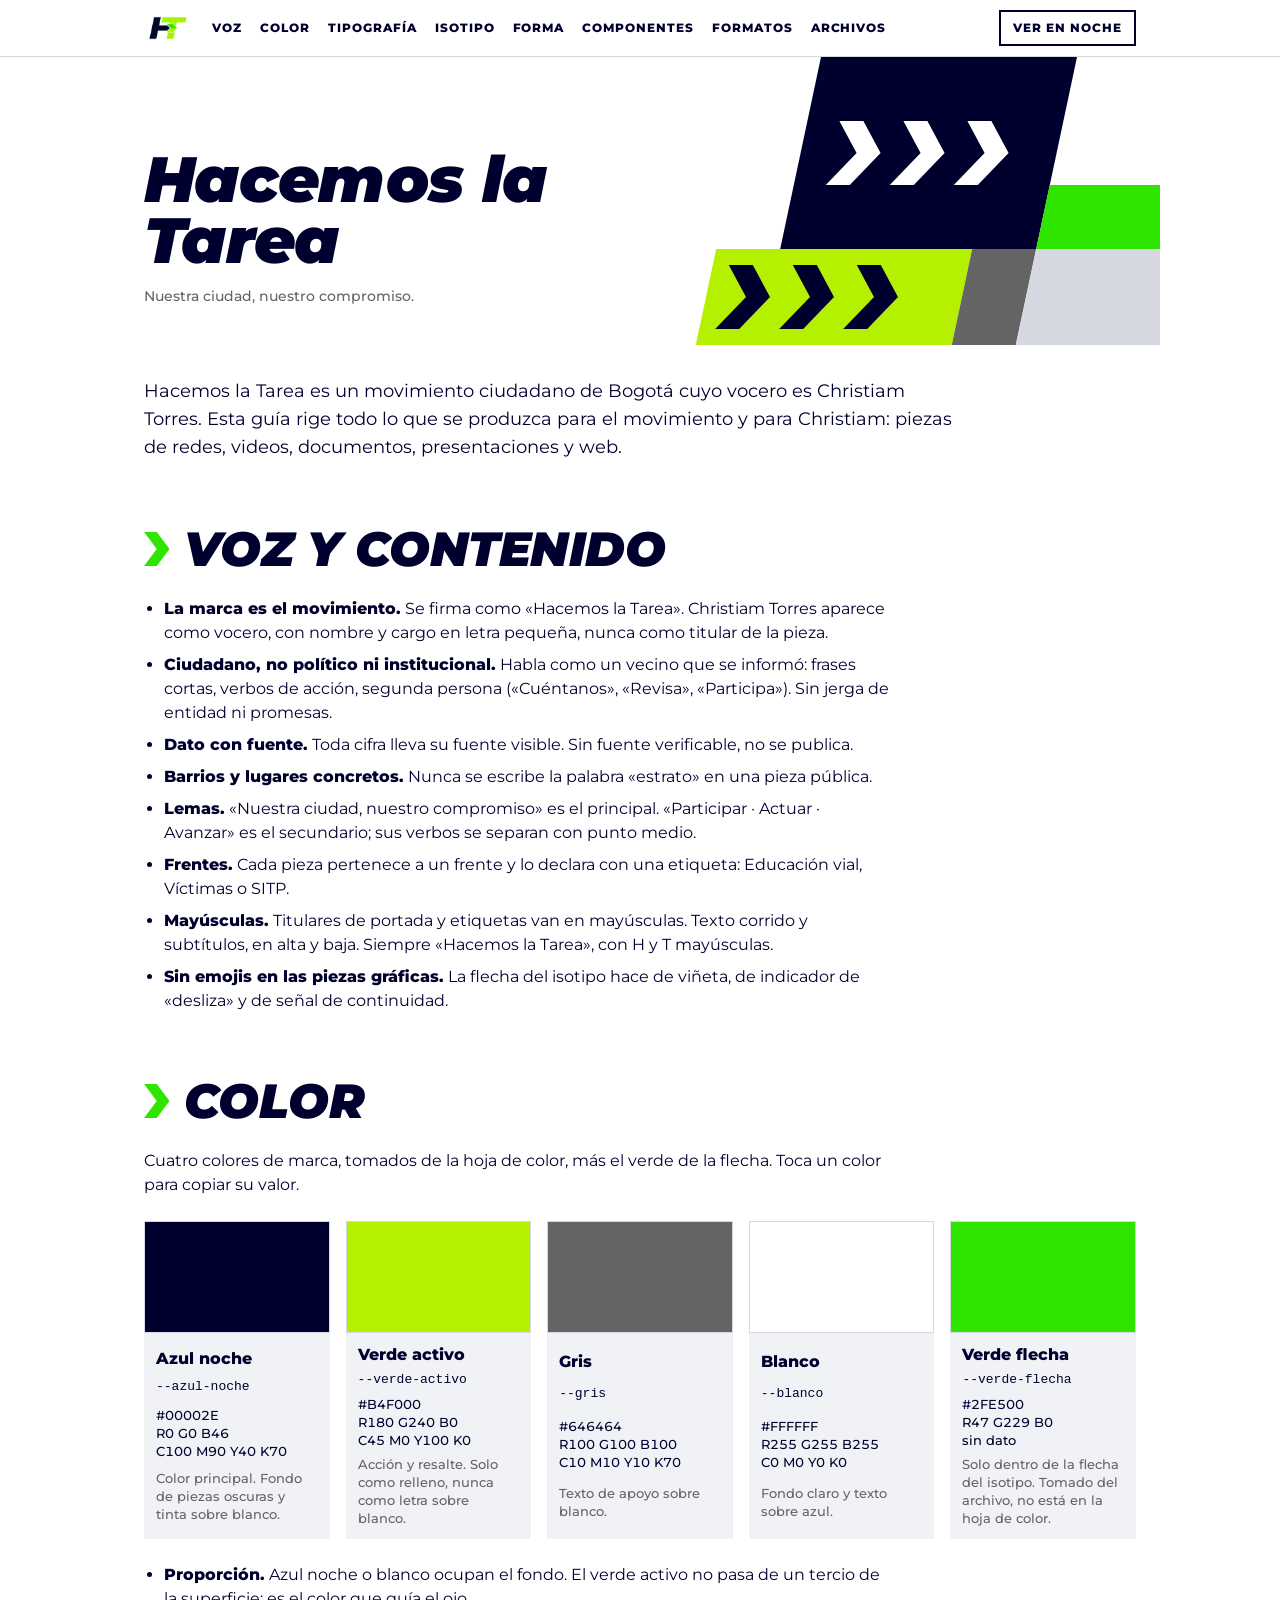
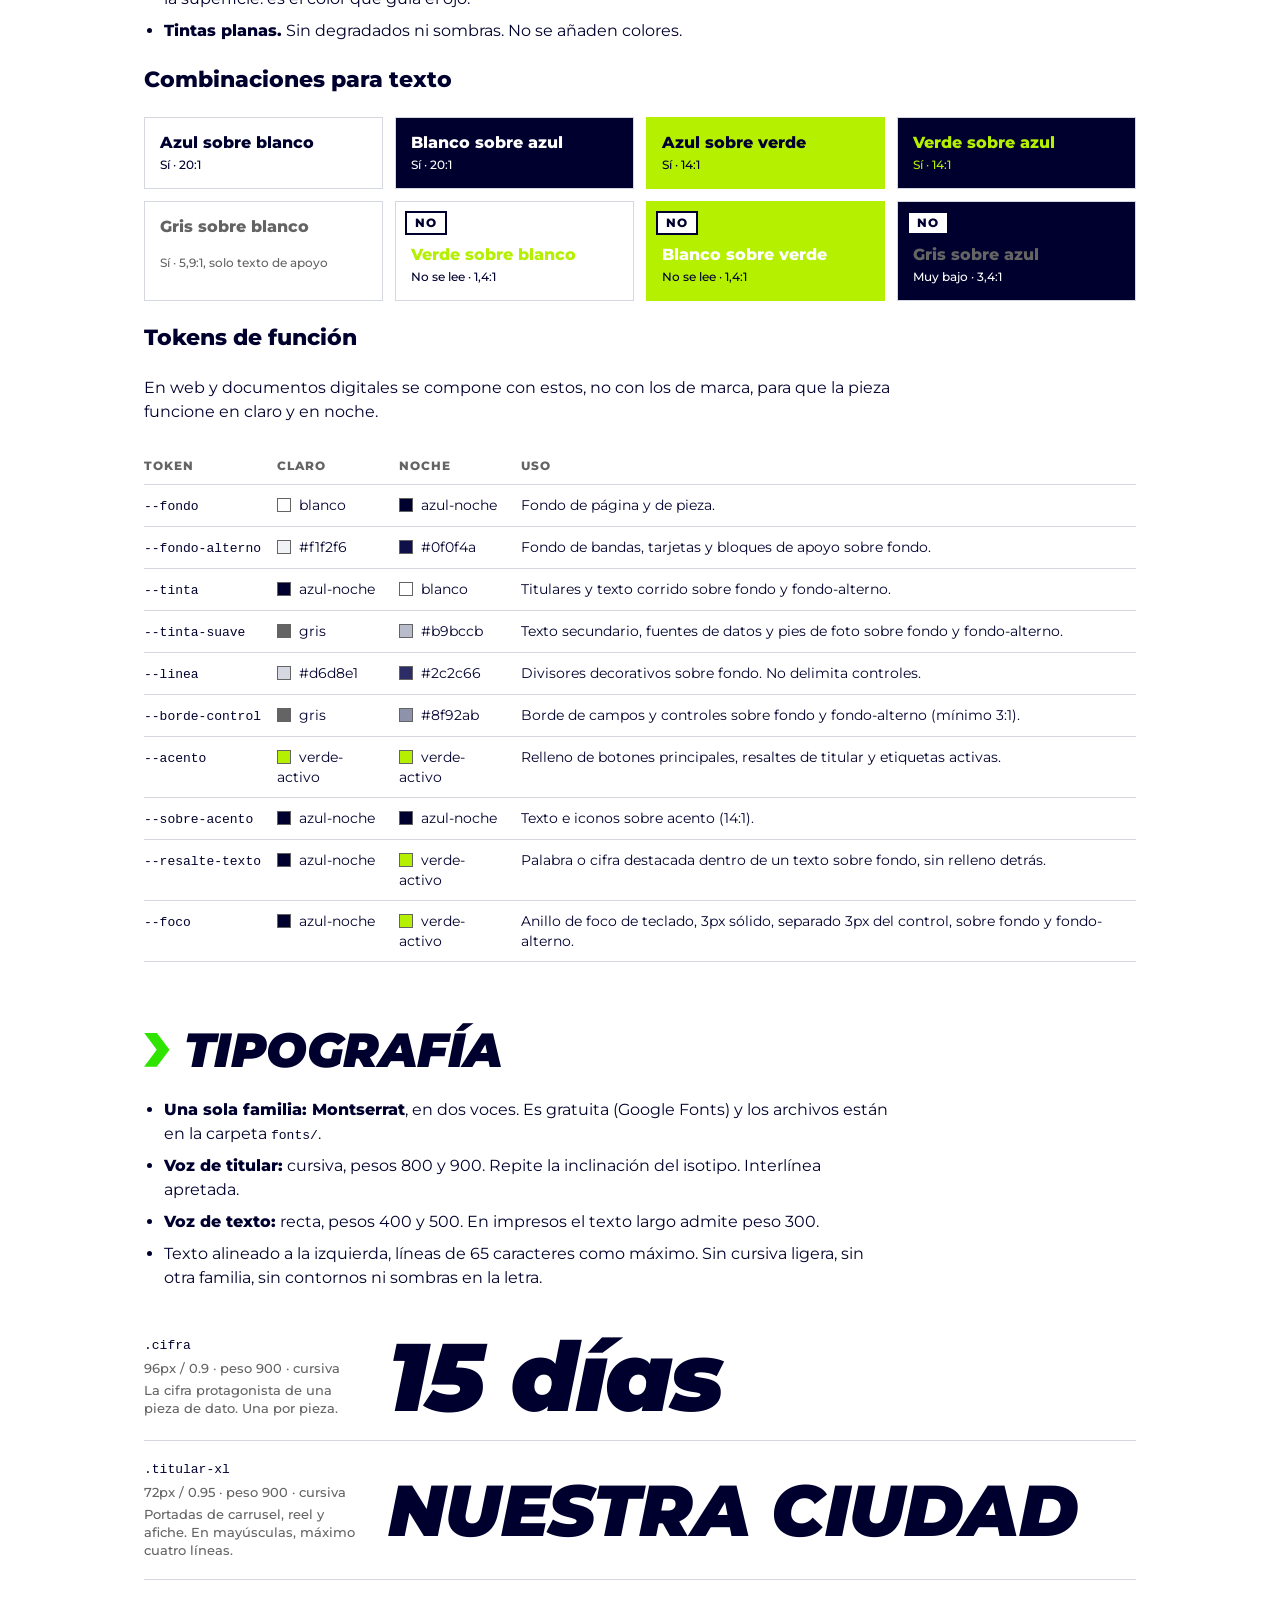
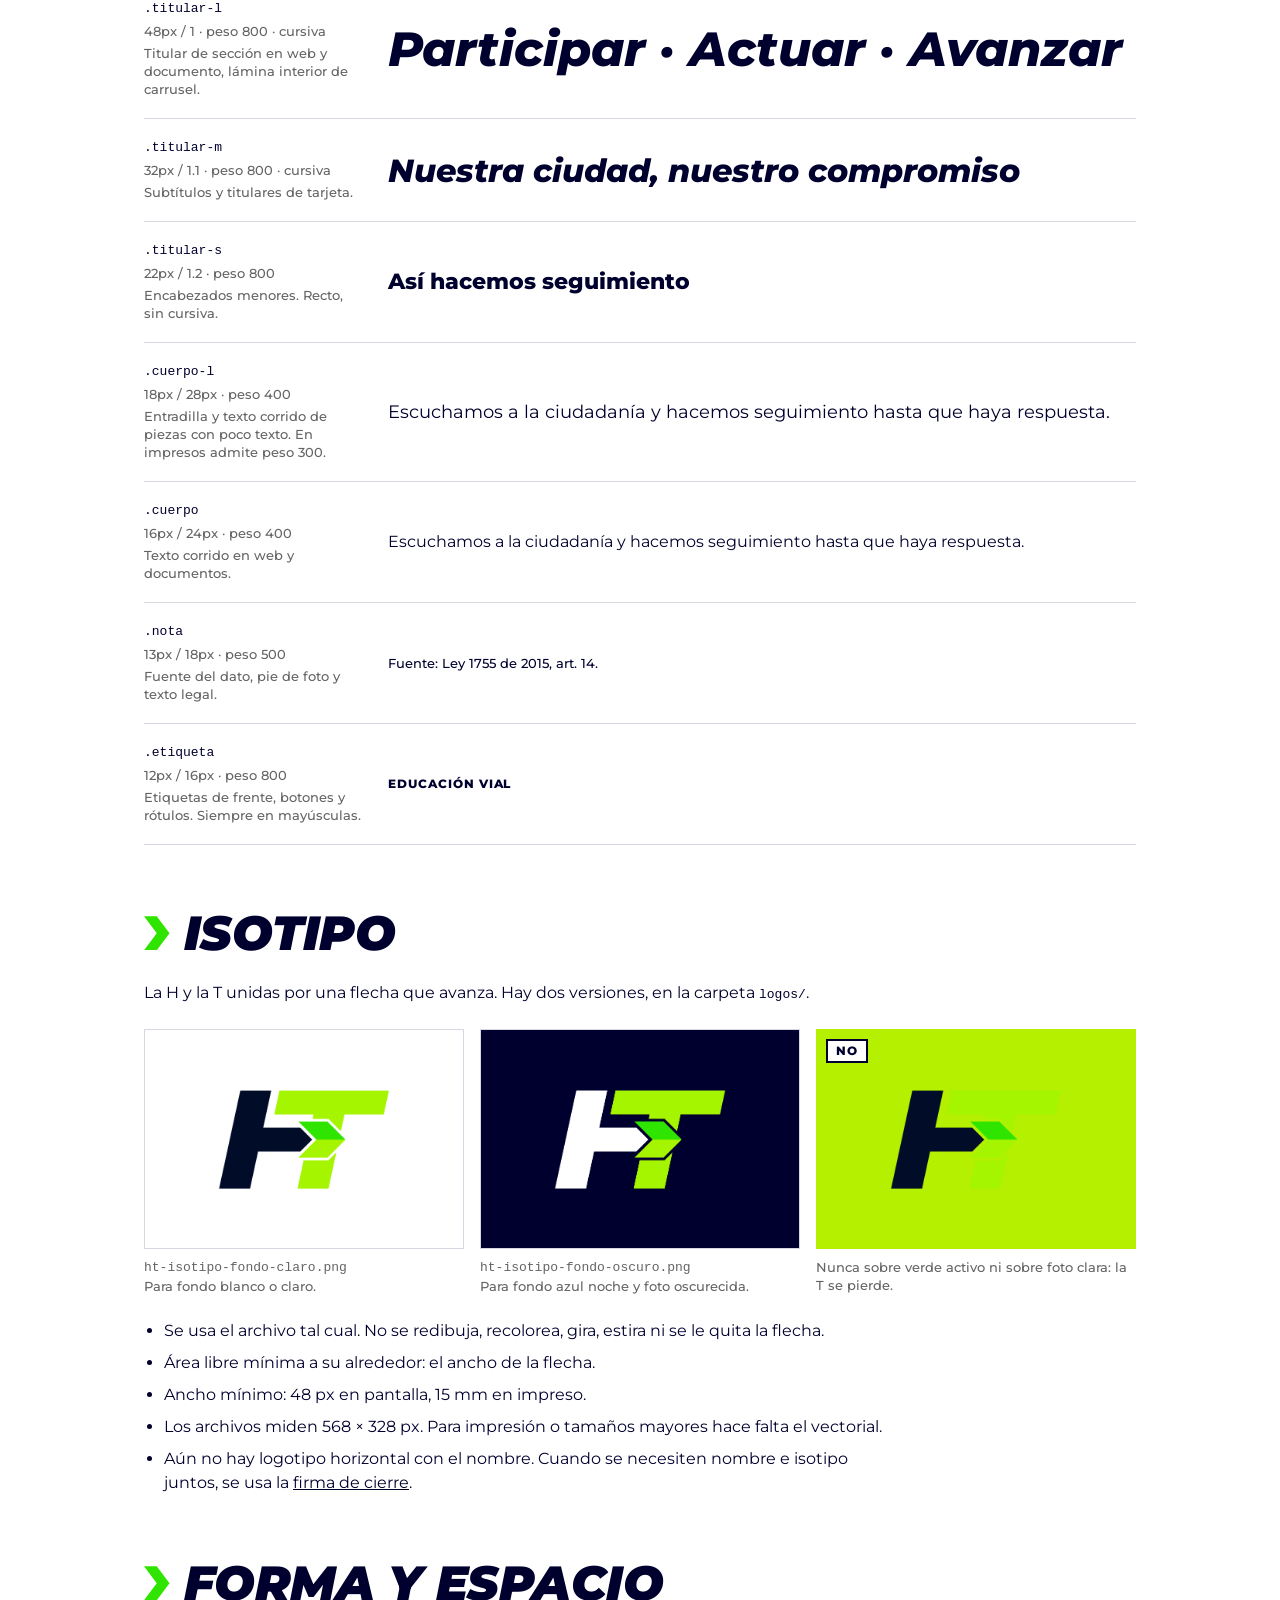
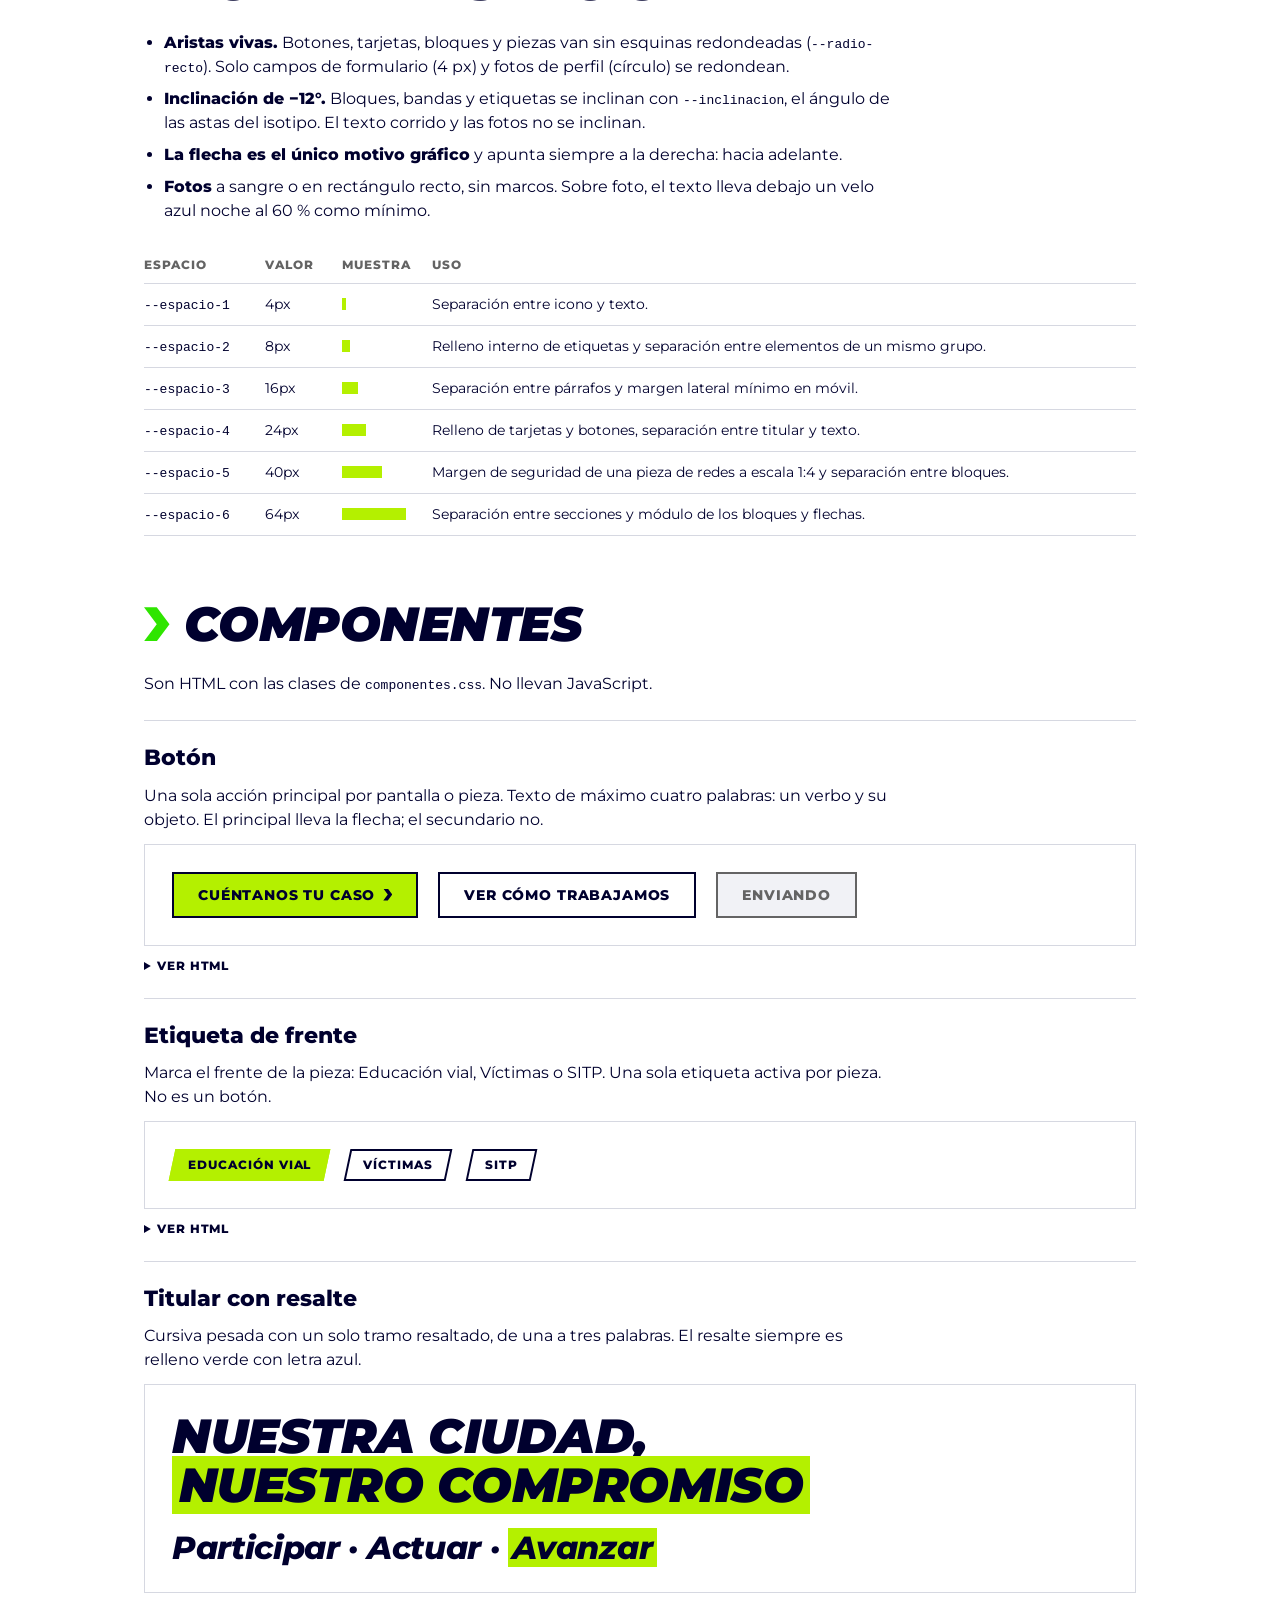
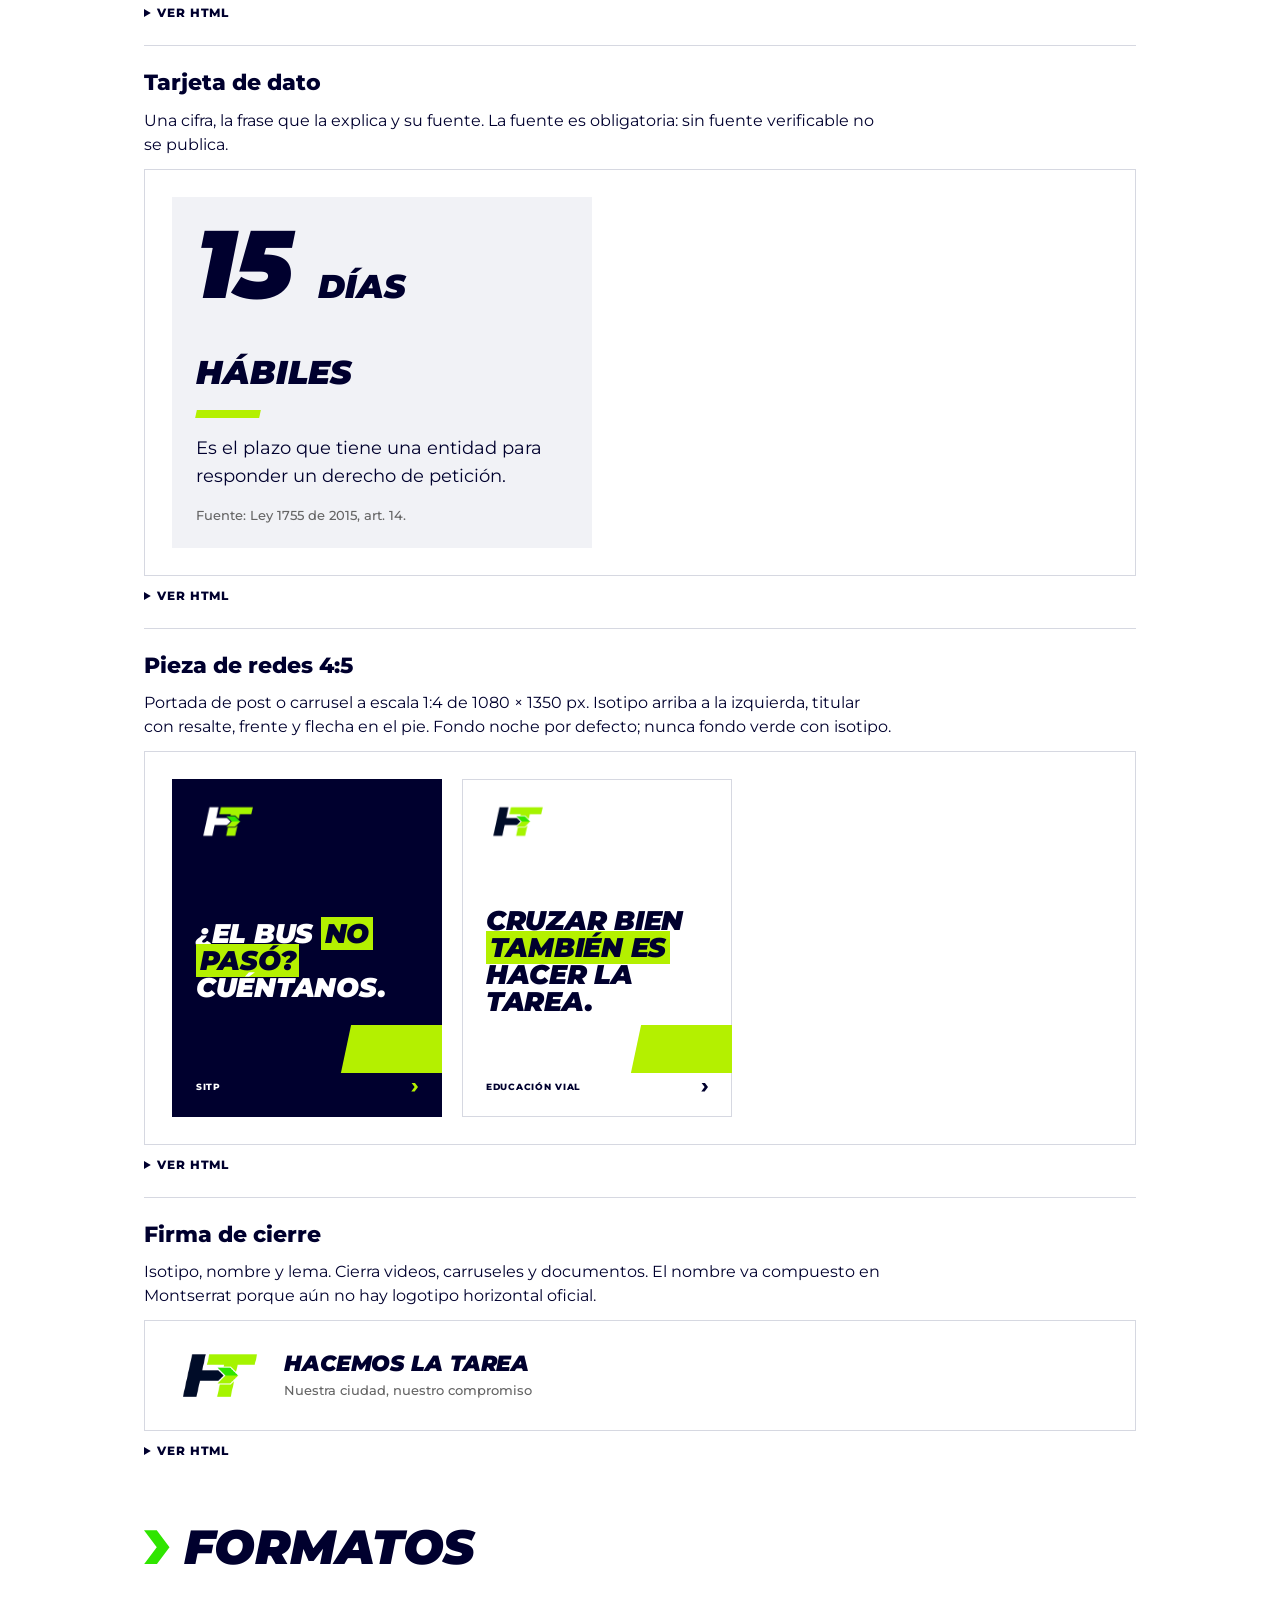
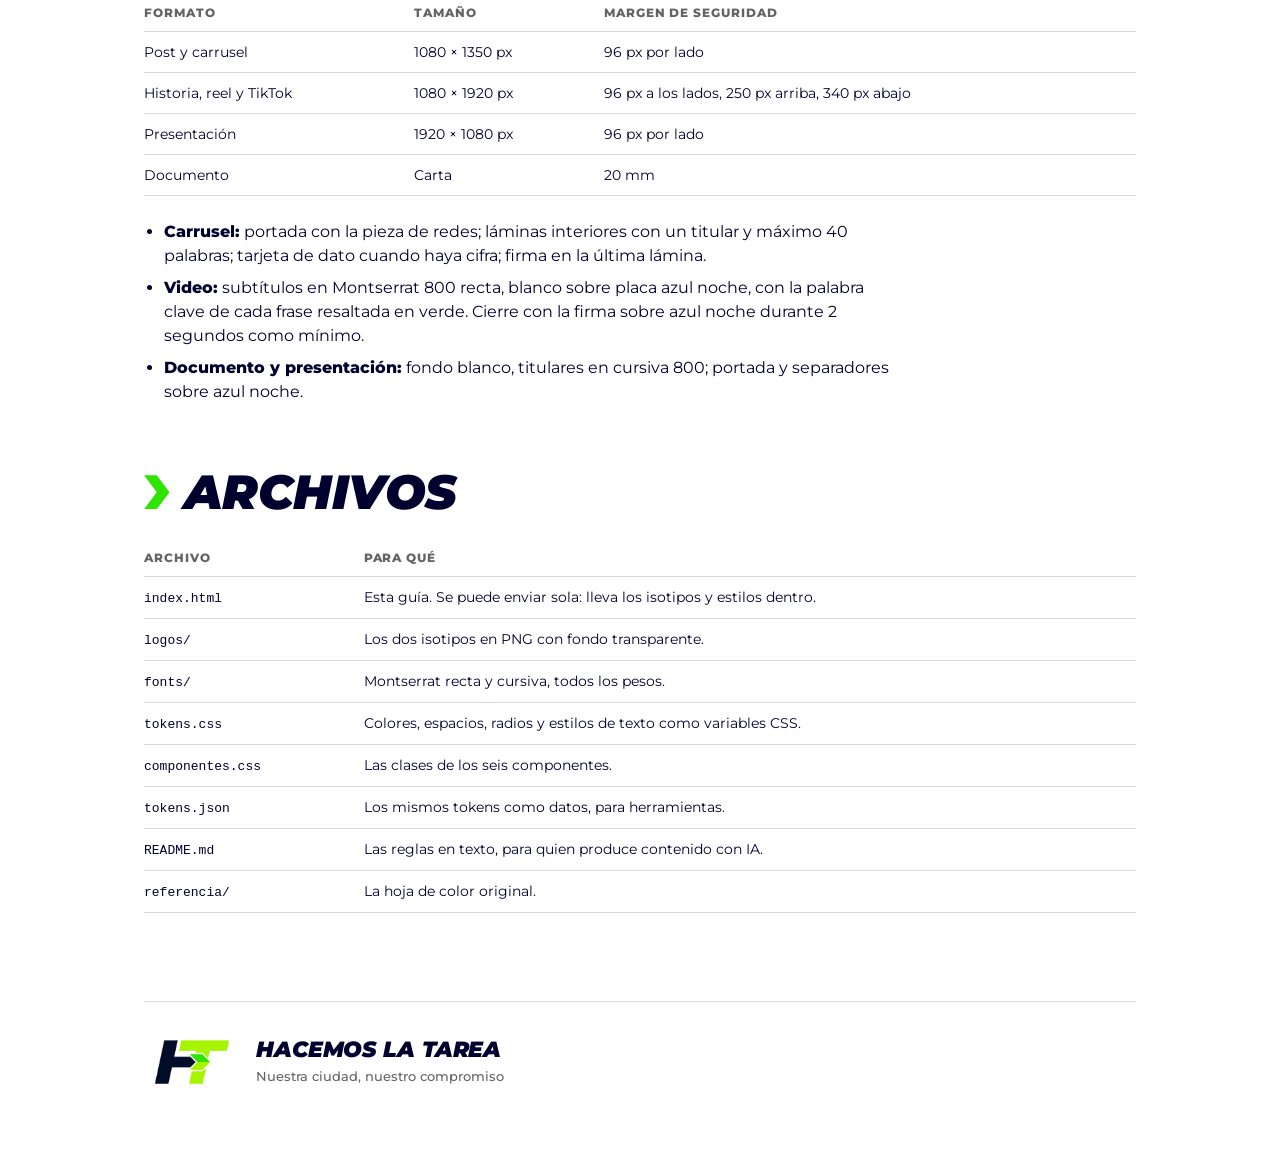
==== index.html @ 8b47ce79 "Sistema de diseño de Hacemos la Tarea: guía, tokens, componentes, isotipos y tipografía Co-Authored-" ====
<!doctype html>
<html lang="es" data-theme="claro">
<head>
<meta charset="utf-8">
<meta name="viewport" content="width=device-width, initial-scale=1">
<title>Hacemos la Tarea · Sistema de diseño</title>
<link rel="preconnect" href="https://fonts.googleapis.com">
<link rel="stylesheet" href="https://fonts.googleapis.com/css2?family=Montserrat:ital,wght@0,300..900;1,300..900&display=swap">
<style>
/* ===== tokens ===== */
:root, [data-theme="claro"] {
  --azul-noche: #00002e;
  --verde-activo: #b4f000;
  --verde-flecha: #2fe500;
  --gris: #646464;
  --blanco: #ffffff;
  --fondo: var(--blanco);
  --fondo-alterno: #f1f2f6;
  --tinta: var(--azul-noche);
  --tinta-suave: var(--gris);
  --linea: #d6d8e1;
  --borde-control: var(--gris);
  --acento: var(--verde-activo);
  --sobre-acento: var(--azul-noche);
  --resalte-texto: var(--azul-noche);
  --foco: var(--azul-noche);
}
[data-theme="noche"] {
  --azul-noche: #00002e;
  --verde-activo: #b4f000;
  --verde-flecha: #2fe500;
  --gris: #646464;
  --blanco: #ffffff;
  --fondo: var(--azul-noche);
  --fondo-alterno: #0f0f4a;
  --tinta: var(--blanco);
  --tinta-suave: #b9bccb;
  --linea: #2c2c66;
  --borde-control: #8f92ab;
  --acento: var(--verde-activo);
  --sobre-acento: var(--azul-noche);
  --resalte-texto: var(--verde-activo);
  --foco: var(--verde-activo);
}
:root {
  --espacio-1: 4px;
  --espacio-2: 8px;
  --espacio-3: 16px;
  --espacio-4: 24px;
  --espacio-5: 40px;
  --espacio-6: 64px;
  --radio-recto: 0;
  --radio-suave: 4px;
  --radio-circulo: 50%;
  --inclinacion: -12deg;
  --font-sans: Montserrat, Arial, Helvetica, sans-serif;
}
.cifra { font-family: var(--font-sans); font-size: 96px; line-height: 0.9; font-weight: 900; font-style: italic; letter-spacing: -0.02em; }
.titular-xl { font-family: var(--font-sans); font-size: 72px; line-height: 0.95; font-weight: 900; font-style: italic; letter-spacing: -0.01em; }
.titular-l { font-family: var(--font-sans); font-size: 48px; line-height: 1; font-weight: 800; font-style: italic; }
.titular-m { font-family: var(--font-sans); font-size: 32px; line-height: 1.1; font-weight: 800; font-style: italic; }
.titular-s { font-family: var(--font-sans); font-size: 22px; line-height: 1.2; font-weight: 800; }
.cuerpo-l { font-family: var(--font-sans); font-size: 18px; line-height: 28px; font-weight: 400; }
.cuerpo { font-family: var(--font-sans); font-size: 16px; line-height: 24px; font-weight: 400; }
.nota { font-family: var(--font-sans); font-size: 13px; line-height: 18px; font-weight: 500; }
.etiqueta { font-family: var(--font-sans); font-size: 12px; line-height: 16px; font-weight: 800; letter-spacing: 0.08em; }

/* ===== componentes ===== */
/* Hacemos la Tarea: estilos de los componentes. Se carga después de tokens.css. */
.ht-base{margin:0;background:var(--fondo);color:var(--tinta);font-family:var(--font-sans,Montserrat,Arial,Helvetica,sans-serif);-webkit-font-smoothing:antialiased}

/* Flecha: el motivo del isotipo */
.ht-flecha{display:inline-block;width:.75em;height:1em;background:currentColor;clip-path:polygon(0 0,50% 0,100% 50%,50% 100%,0 100%,50% 50%);flex:none}

/* Botón */
.ht-boton{display:inline-flex;align-items:center;gap:var(--espacio-2);padding:14px var(--espacio-4);border:2px solid var(--sobre-acento);border-radius:var(--radio-recto);background:var(--acento);color:var(--sobre-acento);font:800 14px/1 var(--font-sans,Montserrat,Arial,sans-serif);letter-spacing:.06em;text-transform:uppercase;text-decoration:none;cursor:pointer}
.ht-boton .ht-flecha{font-size:12px;transition:transform .15s ease}
.ht-boton:hover .ht-flecha{transform:translateX(4px)}
.ht-boton:focus-visible{outline:3px solid var(--foco);outline-offset:3px}
.ht-boton--secundario{background:transparent;color:var(--tinta);border-color:var(--tinta)}
.ht-boton[disabled]{background:var(--fondo-alterno);color:var(--tinta-suave);border-color:var(--borde-control);cursor:not-allowed}
@media (prefers-reduced-motion:reduce){.ht-boton .ht-flecha{transition:none}}

/* Etiqueta de frente */
.ht-etiqueta{display:inline-block;padding:6px 14px;border:2px solid var(--tinta);border-radius:var(--radio-recto);color:var(--tinta);transform:skewX(var(--inclinacion))}
.ht-etiqueta>span{display:block;transform:skewX(calc(var(--inclinacion) * -1));font:800 12px/16px var(--font-sans,Montserrat,Arial,sans-serif);letter-spacing:.08em;text-transform:uppercase;white-space:nowrap}
.ht-etiqueta--activa{background:var(--acento);border-color:var(--acento);color:var(--sobre-acento)}

/* Titular con resalte */
.ht-titular{margin:0;font:italic 900 48px/1.02 var(--font-sans,Montserrat,Arial,sans-serif);letter-spacing:-.01em;text-transform:uppercase;text-wrap:balance;color:var(--tinta)}
.ht-titular--m{font-size:32px;font-weight:800;text-transform:none;line-height:1.1}
.ht-resalte{background:var(--acento);color:var(--sobre-acento);padding:0 .14em;-webkit-box-decoration-break:clone;box-decoration-break:clone}

/* Dato */
.ht-dato{display:grid;gap:var(--espacio-3);max-width:420px;padding:var(--espacio-4);background:var(--fondo-alterno);border-radius:var(--radio-recto)}
.ht-dato__cifra{margin:0;font:italic 900 96px/.9 var(--font-sans,Montserrat,Arial,sans-serif);letter-spacing:-.02em;color:var(--tinta)}
.ht-dato__cifra small{font-size:.34em;letter-spacing:0;text-transform:uppercase}
.ht-dato__barra{width:var(--espacio-6);height:var(--espacio-2);background:var(--acento);transform:skewX(var(--inclinacion))}
.ht-dato__texto{margin:0;font:400 18px/28px var(--font-sans,Montserrat,Arial,sans-serif);color:var(--tinta)}
.ht-dato__fuente{margin:0;font:500 13px/18px var(--font-sans,Montserrat,Arial,sans-serif);color:var(--tinta-suave)}

/* Pieza de redes 4:5. Cada variante fija su propio fondo, no sigue el tema. */
.ht-pieza{position:relative;display:flex;flex-direction:column;justify-content:space-between;box-sizing:border-box;width:270px;max-width:100%;aspect-ratio:4/5;padding:var(--espacio-4);overflow:hidden;border-radius:var(--radio-recto);font-family:var(--font-sans,Montserrat,Arial,sans-serif)}
.ht-pieza--noche{background:var(--azul-noche);color:var(--blanco)}
.ht-pieza--blanco{background:var(--blanco);color:var(--azul-noche);box-shadow:inset 0 0 0 1px var(--linea)}
.ht-pieza__logo{width:64px;height:auto;display:block}
.ht-pieza__banda{position:absolute;right:-24px;bottom:44px;width:120px;height:48px;background:var(--verde-activo);transform:skewX(var(--inclinacion))}
.ht-pieza__titular{position:relative;margin:0;font:italic 900 27px/1 var(--font-sans,Montserrat,Arial,sans-serif);letter-spacing:-.01em;text-transform:uppercase}
.ht-pieza__titular .ht-resalte{background:var(--verde-activo);color:var(--azul-noche)}
.ht-pieza__pie{position:relative;display:flex;align-items:center;justify-content:space-between;gap:var(--espacio-2);font:800 9px/1.2 var(--font-sans,Montserrat,Arial,sans-serif);letter-spacing:.08em;text-transform:uppercase}
.ht-pieza--noche .ht-pieza__pie .ht-flecha{color:var(--verde-activo)}

/* Firma */
.ht-firma{display:inline-flex;align-items:center;gap:var(--espacio-3);color:var(--tinta);font-family:var(--font-sans,Montserrat,Arial,sans-serif)}
.ht-firma__logo{width:96px;height:auto;display:block;flex:none}
.ht-firma__nombre{margin:0;font:italic 900 22px/1 var(--font-sans,Montserrat,Arial,sans-serif);text-transform:uppercase;letter-spacing:-.005em}
.ht-firma__lema{margin:6px 0 0;font:500 13px/18px var(--font-sans,Montserrat,Arial,sans-serif);color:var(--tinta-suave)}

/* El isotipo cambia de versión con el fondo */
.ht-logo--oscuro{display:none}
[data-theme="noche"] .ht-logo--claro{display:none}
[data-theme="noche"] .ht-logo--oscuro{display:block}

/* ===== página de la guía ===== */
*{box-sizing:border-box}
html{scroll-behavior:smooth;scroll-padding-top:72px}
body{margin:0}
.g-nav{position:sticky;top:0;z-index:5;background:var(--fondo);border-bottom:1px solid var(--linea)}
.g-nav__in{max-width:1040px;margin:0 auto;padding:10px 24px;display:flex;align-items:center;gap:20px}
.g-nav img{height:28px;width:auto}
.g-nav nav{display:flex;gap:18px;overflow-x:auto;flex:1;min-width:0}
.g-nav a{font:800 12px/16px var(--font-sans);letter-spacing:.08em;text-transform:uppercase;color:var(--tinta);text-decoration:none;white-space:nowrap;padding:6px 0}
.g-nav a:hover{box-shadow:inset 0 -3px 0 var(--acento)}
.g-tema{flex:none;font:800 12px/16px var(--font-sans);letter-spacing:.08em;text-transform:uppercase;padding:8px 12px;background:transparent;color:var(--tinta);border:2px solid var(--tinta);cursor:pointer}
.g-tema:focus-visible,.g-nav a:focus-visible,.g-sw:focus-visible,summary:focus-visible{outline:3px solid var(--foco);outline-offset:3px}
.portada{position:relative;max-width:1040px;margin:0 auto;height:288px;overflow:hidden}
.portada svg{position:absolute;right:0;top:0;display:block}
.inclinado{transform:translate(61px,0) skewX(var(--inclinacion))}
.b-tinta{fill:var(--tinta)}.b-acento{fill:var(--acento)}.b-flecha{fill:var(--verde-flecha)}.b-gris{fill:var(--borde-control)}.b-linea{fill:var(--linea)}.c-fondo{fill:var(--fondo)}.c-sobre{fill:var(--sobre-acento)}
.portada .texto{position:absolute;left:24px;bottom:40px;max-width:440px}
.portada .nombre{margin:0;font:italic 900 64px/.95 var(--font-sans);letter-spacing:-.01em;color:var(--tinta)}
.portada .lema{margin:16px 0 0;font:500 14px/18px var(--font-sans);color:var(--tinta-suave)}
main{max-width:1040px;margin:0 auto;padding:0 24px 96px}
.g-sec{padding-top:64px;display:grid;gap:24px}
.g-sec>h2{margin:0;font:italic 900 48px/1 var(--font-sans);letter-spacing:-.01em;text-transform:uppercase;display:flex;align-items:center;gap:14px}
.g-sec>h2 .ht-flecha{font-size:34px;color:var(--verde-flecha)}
h3{margin:0;font:800 22px/1.2 var(--font-sans)}
.g-p,.g-list{margin:0;font:400 16px/24px var(--font-sans);max-width:68ch}
.g-list{padding-left:20px;display:grid;gap:8px}
.g-list b,.g-p b{font-weight:800}
code{font:500 13px/18px ui-monospace,SFMono-Regular,Menlo,monospace}
.g-grid{display:grid;grid-template-columns:repeat(auto-fit,minmax(170px,1fr));gap:16px}
.g-sw{display:grid;gap:6px;text-align:left;padding:0 0 12px;background:var(--fondo-alterno);color:var(--tinta);border:0;font-family:var(--font-sans);cursor:pointer}
.g-sw>*{padding:0 12px}
.g-sw__c{height:112px;padding:0;box-shadow:inset 0 0 0 1px var(--linea)}
.g-sw__n{font:800 16px/20px var(--font-sans);margin-top:6px}
.g-sw__v{font:500 13px/18px var(--font-sans);font-variant-numeric:tabular-nums}
.g-sw__u{font:500 13px/18px var(--font-sans);color:var(--tinta-suave)}
.g-tw{overflow-x:auto}
table{border-collapse:collapse;width:100%;font:400 14px/20px var(--font-sans)}
th{text-align:left;font:800 12px/16px var(--font-sans);letter-spacing:.08em;text-transform:uppercase;color:var(--tinta-suave)}
th,td{padding:10px 16px 10px 0;border-bottom:1px solid var(--linea);vertical-align:top}
td:first-child{white-space:nowrap}
.g-dot{display:inline-block;width:14px;height:14px;margin-right:8px;vertical-align:-2px;box-shadow:inset 0 0 0 1px var(--borde-control)}
.g-bar{display:block;height:12px;background:var(--acento);margin-top:4px}
.g-pairs{display:grid;grid-template-columns:repeat(auto-fit,minmax(200px,1fr));gap:12px}
.g-pair{padding:16px;font:800 16px/20px var(--font-sans);display:grid;gap:4px}
.g-pair small{font:500 12px/16px var(--font-sans)}
.g-type{display:grid;grid-template-columns:220px minmax(0,1fr);gap:24px;padding:20px 0;border-bottom:1px solid var(--linea);align-items:center}
.g-type__m{display:grid;gap:4px;font:500 13px/18px var(--font-sans);color:var(--tinta-suave)}
.g-type__m code{color:var(--tinta)}
.g-type p{overflow-wrap:anywhere}
.g-logos{display:grid;grid-template-columns:repeat(auto-fit,minmax(260px,1fr));gap:16px}
.g-logo{margin:0;display:grid;gap:8px;font:500 13px/18px var(--font-sans);color:var(--tinta-suave)}
.g-logo div{display:grid;place-items:center;height:220px}
.g-logo img{width:220px;max-width:70%}
.g-no{position:relative}
.g-no::after{content:"NO";position:absolute;top:10px;left:10px;font:800 12px/16px var(--font-sans);letter-spacing:.08em;background:var(--blanco);color:var(--azul-noche);padding:2px 8px;border:2px solid var(--azul-noche)}
.g-comp{display:grid;gap:12px;padding-top:24px;border-top:1px solid var(--linea)}
.g-stage{padding:28px;background:var(--fondo);box-shadow:inset 0 0 0 1px var(--linea);display:flex;flex-wrap:wrap;gap:20px;align-items:center}
.g-stage--titular{display:grid}
summary{font:800 12px/16px var(--font-sans);letter-spacing:.08em;text-transform:uppercase;cursor:pointer;width:max-content}
pre{margin:12px 0 0;padding:16px;background:var(--fondo-alterno);overflow-x:auto;white-space:pre}
.g-toast{position:fixed;left:50%;bottom:24px;transform:translateX(-50%);background:var(--tinta);color:var(--fondo);font:800 12px/16px var(--font-sans);letter-spacing:.08em;text-transform:uppercase;padding:10px 16px}
.g-pie{border-top:1px solid var(--linea);margin-top:64px;padding-top:32px}
@media (max-width:820px){.portada svg{opacity:.25}.portada .nombre{font-size:48px}.g-sec>h2{font-size:34px}.g-type{grid-template-columns:1fr;gap:10px}.g-type p{font-size:min(100%,44px)}}
</style>
</head>
<body class="ht-base">
<header class="g-nav"><div class="g-nav__in">
  <img class="ht-logo--claro" src="[data-uri]" alt="Hacemos la Tarea"><img class="ht-logo--oscuro" src="[data-uri]" alt="Hacemos la Tarea">
  <nav aria-label="Secciones"><a href="#voz">Voz</a><a href="#color">Color</a><a href="#tipografia">Tipografía</a><a href="#isotipo">Isotipo</a><a href="#forma">Forma</a><a href="#componentes">Componentes</a><a href="#formatos">Formatos</a><a href="#archivos">Archivos</a></nav>
  <button class="g-tema" id="tema" type="button">Ver en noche</button>
</div></header>
<div class="portada">

<svg viewBox="0 0 960 288" width="960" height="288" aria-hidden="true">
  <g class="inclinado">
    <rect class="tile b-tinta" x="560" y="0" width="256" height="192"/>
    <rect class="tile b-acento" x="496" y="192" width="256" height="96"/>
    <rect class="tile b-flecha" x="816" y="128" width="208" height="64"/>
    <rect class="tile b-gris" x="752" y="192" width="64" height="96"/>
    <rect class="tile b-linea" x="816" y="192" width="208" height="96"/>
    <g class="c-fondo">
      <polygon points="592,64 616,64 640,96 616,128 592,128 616,96"/>
      <polygon points="656,64 680,64 704,96 680,128 656,128 680,96"/>
      <polygon points="720,64 744,64 768,96 744,128 720,128 744,96"/>
    </g>
    <g class="c-sobre">
      <polygon points="512,208 536,208 560,240 536,272 512,272 536,240"/>
      <polygon points="576,208 600,208 624,240 600,272 576,272 600,240"/>
      <polygon points="640,208 664,208 688,240 664,272 640,272 664,240"/>
    </g>
  </g>
</svg>
<div class="texto">
  <p class="nombre">Hacemos la<br>Tarea</p>
  <p class="lema">Nuestra ciudad, nuestro compromiso.</p>
</div>
</div>
<main>
<section class="g-sec" style="padding-top:32px">
  <p class="g-p" style="font-size:18px;line-height:28px">Hacemos la Tarea es un movimiento ciudadano de Bogotá cuyo vocero es Christiam Torres. Esta guía rige todo lo que se produzca para el movimiento y para Christiam: piezas de redes, videos, documentos, presentaciones y web.</p>
</section>

<section class="g-sec" id="voz"><h2><span class="ht-flecha" aria-hidden="true"></span>Voz y contenido</h2>
<ul class="g-list">
<li><b>La marca es el movimiento.</b> Se firma como «Hacemos la Tarea». Christiam Torres aparece como vocero, con nombre y cargo en letra pequeña, nunca como titular de la pieza.</li>
<li><b>Ciudadano, no político ni institucional.</b> Habla como un vecino que se informó: frases cortas, verbos de acción, segunda persona («Cuéntanos», «Revisa», «Participa»). Sin jerga de entidad ni promesas.</li>
<li><b>Dato con fuente.</b> Toda cifra lleva su fuente visible. Sin fuente verificable, no se publica.</li>
<li><b>Barrios y lugares concretos.</b> Nunca se escribe la palabra «estrato» en una pieza pública.</li>
<li><b>Lemas.</b> «Nuestra ciudad, nuestro compromiso» es el principal. «Participar · Actuar · Avanzar» es el secundario; sus verbos se separan con punto medio.</li>
<li><b>Frentes.</b> Cada pieza pertenece a un frente y lo declara con una etiqueta: Educación vial, Víctimas o SITP.</li>
<li><b>Mayúsculas.</b> Titulares de portada y etiquetas van en mayúsculas. Texto corrido y subtítulos, en alta y baja. Siempre «Hacemos la Tarea», con H y T mayúsculas.</li>
<li><b>Sin emojis en las piezas gráficas.</b> La flecha del isotipo hace de viñeta, de indicador de «desliza» y de señal de continuidad.</li>
</ul></section>

<section class="g-sec" id="color"><h2><span class="ht-flecha" aria-hidden="true"></span>Color</h2>
<p class="g-p">Cuatro colores de marca, tomados de la hoja de color, más el verde de la flecha. Toca un color para copiar su valor.</p>
<div class="g-grid"><button class="g-sw" type="button" data-copy="#00002E"><span class="g-sw__c" style="background:var(--azul-noche)"></span><span class="g-sw__n">Azul noche</span><code>--azul-noche</code><span class="g-sw__v">#00002E<br>R0 G0 B46<br>C100 M90 Y40 K70</span><span class="g-sw__u">Color principal. Fondo de piezas oscuras y tinta sobre blanco.</span></button><button class="g-sw" type="button" data-copy="#B4F000"><span class="g-sw__c" style="background:var(--verde-activo)"></span><span class="g-sw__n">Verde activo</span><code>--verde-activo</code><span class="g-sw__v">#B4F000<br>R180 G240 B0<br>C45 M0 Y100 K0</span><span class="g-sw__u">Acción y resalte. Solo como relleno, nunca como letra sobre blanco.</span></button><button class="g-sw" type="button" data-copy="#646464"><span class="g-sw__c" style="background:var(--gris)"></span><span class="g-sw__n">Gris</span><code>--gris</code><span class="g-sw__v">#646464<br>R100 G100 B100<br>C10 M10 Y10 K70</span><span class="g-sw__u">Texto de apoyo sobre blanco.</span></button><button class="g-sw" type="button" data-copy="#FFFFFF"><span class="g-sw__c" style="background:var(--blanco)"></span><span class="g-sw__n">Blanco</span><code>--blanco</code><span class="g-sw__v">#FFFFFF<br>R255 G255 B255<br>C0 M0 Y0 K0</span><span class="g-sw__u">Fondo claro y texto sobre azul.</span></button><button class="g-sw" type="button" data-copy="#2FE500"><span class="g-sw__c" style="background:var(--verde-flecha)"></span><span class="g-sw__n">Verde flecha</span><code>--verde-flecha</code><span class="g-sw__v">#2FE500<br>R47 G229 B0<br>sin dato</span><span class="g-sw__u">Solo dentro de la flecha del isotipo. Tomado del archivo, no está en la hoja de color.</span></button></div>
<ul class="g-list">
<li><b>Proporción.</b> Azul noche o blanco ocupan el fondo. El verde activo no pasa de un tercio de la superficie: es el color que guía el ojo.</li>
<li><b>Tintas planas.</b> Sin degradados ni sombras. No se añaden colores.</li>
</ul>
<h3>Combinaciones para texto</h3>
<div class="g-pairs">
<div class="g-pair" style="background:var(--blanco);color:var(--azul-noche);box-shadow:inset 0 0 0 1px var(--linea)">Azul sobre blanco<small>Sí · 20:1</small></div>
<div class="g-pair" style="background:var(--azul-noche);color:var(--blanco);box-shadow:inset 0 0 0 1px var(--linea)">Blanco sobre azul<small>Sí · 20:1</small></div>
<div class="g-pair" style="background:var(--verde-activo);color:var(--azul-noche)">Azul sobre verde<small>Sí · 14:1</small></div>
<div class="g-pair" style="background:var(--azul-noche);color:var(--verde-activo);box-shadow:inset 0 0 0 1px var(--linea)">Verde sobre azul<small>Sí · 14:1</small></div>
<div class="g-pair" style="background:var(--blanco);color:var(--gris);box-shadow:inset 0 0 0 1px var(--linea)">Gris sobre blanco<small>Sí · 5,9:1, solo texto de apoyo</small></div>
<div class="g-pair g-no" style="background:var(--blanco);color:var(--verde-activo);box-shadow:inset 0 0 0 1px var(--linea);padding-top:44px">Verde sobre blanco<small style="color:var(--azul-noche)">No se lee · 1,4:1</small></div>
<div class="g-pair g-no" style="background:var(--verde-activo);color:var(--blanco);padding-top:44px">Blanco sobre verde<small style="color:var(--azul-noche)">No se lee · 1,4:1</small></div>
<div class="g-pair g-no" style="background:var(--azul-noche);color:var(--gris);box-shadow:inset 0 0 0 1px var(--linea);padding-top:44px">Gris sobre azul<small style="color:var(--blanco)">Muy bajo · 3,4:1</small></div>
</div>
<h3>Tokens de función</h3>
<p class="g-p">En web y documentos digitales se compone con estos, no con los de marca, para que la pieza funcione en claro y en noche.</p>
<div class="g-tw"><table><thead><tr><th>Token</th><th>Claro</th><th>Noche</th><th>Uso</th></tr></thead><tbody><tr><td><code>--fondo</code></td><td><span class="g-dot" style="background:var(--blanco)"></span>blanco</td><td><span class="g-dot" style="background:var(--azul-noche)"></span>azul-noche</td><td>Fondo de página y de pieza.</td></tr><tr><td><code>--fondo-alterno</code></td><td><span class="g-dot" style="background:#f1f2f6"></span>#f1f2f6</td><td><span class="g-dot" style="background:#0f0f4a"></span>#0f0f4a</td><td>Fondo de bandas, tarjetas y bloques de apoyo sobre fondo.</td></tr><tr><td><code>--tinta</code></td><td><span class="g-dot" style="background:var(--azul-noche)"></span>azul-noche</td><td><span class="g-dot" style="background:var(--blanco)"></span>blanco</td><td>Titulares y texto corrido sobre fondo y fondo-alterno.</td></tr><tr><td><code>--tinta-suave</code></td><td><span class="g-dot" style="background:var(--gris)"></span>gris</td><td><span class="g-dot" style="background:#b9bccb"></span>#b9bccb</td><td>Texto secundario, fuentes de datos y pies de foto sobre fondo y fondo-alterno.</td></tr><tr><td><code>--linea</code></td><td><span class="g-dot" style="background:#d6d8e1"></span>#d6d8e1</td><td><span class="g-dot" style="background:#2c2c66"></span>#2c2c66</td><td>Divisores decorativos sobre fondo. No delimita controles.</td></tr><tr><td><code>--borde-control</code></td><td><span class="g-dot" style="background:var(--gris)"></span>gris</td><td><span class="g-dot" style="background:#8f92ab"></span>#8f92ab</td><td>Borde de campos y controles sobre fondo y fondo-alterno (mínimo 3:1).</td></tr><tr><td><code>--acento</code></td><td><span class="g-dot" style="background:var(--verde-activo)"></span>verde-activo</td><td><span class="g-dot" style="background:var(--verde-activo)"></span>verde-activo</td><td>Relleno de botones principales, resaltes de titular y etiquetas activas.</td></tr><tr><td><code>--sobre-acento</code></td><td><span class="g-dot" style="background:var(--azul-noche)"></span>azul-noche</td><td><span class="g-dot" style="background:var(--azul-noche)"></span>azul-noche</td><td>Texto e iconos sobre acento (14:1).</td></tr><tr><td><code>--resalte-texto</code></td><td><span class="g-dot" style="background:var(--azul-noche)"></span>azul-noche</td><td><span class="g-dot" style="background:var(--verde-activo)"></span>verde-activo</td><td>Palabra o cifra destacada dentro de un texto sobre fondo, sin relleno detrás.</td></tr><tr><td><code>--foco</code></td><td><span class="g-dot" style="background:var(--azul-noche)"></span>azul-noche</td><td><span class="g-dot" style="background:var(--verde-activo)"></span>verde-activo</td><td>Anillo de foco de teclado, 3px sólido, separado 3px del control, sobre fondo y fondo-alterno.</td></tr></tbody></table></div>
</section>

<section class="g-sec" id="tipografia"><h2><span class="ht-flecha" aria-hidden="true"></span>Tipografía</h2>
<ul class="g-list">
<li><b>Una sola familia: Montserrat</b>, en dos voces. Es gratuita (Google Fonts) y los archivos están en la carpeta <code>fonts/</code>.</li>
<li><b>Voz de titular:</b> cursiva, pesos 800 y 900. Repite la inclinación del isotipo. Interlínea apretada.</li>
<li><b>Voz de texto:</b> recta, pesos 400 y 500. En impresos el texto largo admite peso 300.</li>
<li>Texto alineado a la izquierda, líneas de 65 caracteres como máximo. Sin cursiva ligera, sin otra familia, sin contornos ni sombras en la letra.</li>
</ul>
<div><div class="g-type"><div class="g-type__m"><code>.cifra</code><span>96px / 0.9 · peso 900 · cursiva</span><span>La cifra protagonista de una pieza de dato. Una por pieza.</span></div><p class="cifra" style="margin:0;">15 días</p></div><div class="g-type"><div class="g-type__m"><code>.titular-xl</code><span>72px / 0.95 · peso 900 · cursiva</span><span>Portadas de carrusel, reel y afiche. En mayúsculas, máximo cuatro líneas.</span></div><p class="titular-xl" style="margin:0;text-transform:uppercase;">NUESTRA CIUDAD</p></div><div class="g-type"><div class="g-type__m"><code>.titular-l</code><span>48px / 1 · peso 800 · cursiva</span><span>Titular de sección en web y documento, lámina interior de carrusel.</span></div><p class="titular-l" style="margin:0;">Participar · Actuar · Avanzar</p></div><div class="g-type"><div class="g-type__m"><code>.titular-m</code><span>32px / 1.1 · peso 800 · cursiva</span><span>Subtítulos y titulares de tarjeta.</span></div><p class="titular-m" style="margin:0;">Nuestra ciudad, nuestro compromiso</p></div><div class="g-type"><div class="g-type__m"><code>.titular-s</code><span>22px / 1.2 · peso 800</span><span>Encabezados menores. Recto, sin cursiva.</span></div><p class="titular-s" style="margin:0;">Así hacemos seguimiento</p></div><div class="g-type"><div class="g-type__m"><code>.cuerpo-l</code><span>18px / 28px · peso 400</span><span>Entradilla y texto corrido de piezas con poco texto. En impresos admite peso 300.</span></div><p class="cuerpo-l" style="margin:0;">Escuchamos a la ciudadanía y hacemos seguimiento hasta que haya respuesta.</p></div><div class="g-type"><div class="g-type__m"><code>.cuerpo</code><span>16px / 24px · peso 400</span><span>Texto corrido en web y documentos.</span></div><p class="cuerpo" style="margin:0;">Escuchamos a la ciudadanía y hacemos seguimiento hasta que haya respuesta.</p></div><div class="g-type"><div class="g-type__m"><code>.nota</code><span>13px / 18px · peso 500</span><span>Fuente del dato, pie de foto y texto legal.</span></div><p class="nota" style="margin:0;">Fuente: Ley 1755 de 2015, art. 14.</p></div><div class="g-type"><div class="g-type__m"><code>.etiqueta</code><span>12px / 16px · peso 800</span><span>Etiquetas de frente, botones y rótulos. Siempre en mayúsculas.</span></div><p class="etiqueta" style="margin:0;text-transform:uppercase;">EDUCACIÓN VIAL</p></div></div>
</section>

<section class="g-sec" id="isotipo"><h2><span class="ht-flecha" aria-hidden="true"></span>Isotipo</h2>
<p class="g-p">La H y la T unidas por una flecha que avanza. Hay dos versiones, en la carpeta <code>logos/</code>.</p>
<div class="g-logos">
<figure class="g-logo"><div style="background:var(--blanco);box-shadow:inset 0 0 0 1px var(--linea)"><img src="[data-uri]" alt="Isotipo HT con la H en azul"></div><figcaption><code>ht-isotipo-fondo-claro.png</code><br>Para fondo blanco o claro.</figcaption></figure>
<figure class="g-logo"><div style="background:var(--azul-noche);box-shadow:inset 0 0 0 1px var(--linea)"><img src="[data-uri]" alt="Isotipo HT con la H en blanco"></div><figcaption><code>ht-isotipo-fondo-oscuro.png</code><br>Para fondo azul noche y foto oscurecida.</figcaption></figure>
<figure class="g-logo"><div class="g-no" style="background:var(--verde-activo)"><img src="[data-uri]" alt=""></div><figcaption>Nunca sobre verde activo ni sobre foto clara: la T se pierde.</figcaption></figure>
</div>
<ul class="g-list">
<li>Se usa el archivo tal cual. No se redibuja, recolorea, gira, estira ni se le quita la flecha.</li>
<li>Área libre mínima a su alrededor: el ancho de la flecha.</li>
<li>Ancho mínimo: 48 px en pantalla, 15 mm en impreso.</li>
<li>Los archivos miden 568 × 328 px. Para impresión o tamaños mayores hace falta el vectorial.</li>
<li>Aún no hay logotipo horizontal con el nombre. Cuando se necesiten nombre e isotipo juntos, se usa la <a href="#c-firma" style="color:inherit">firma de cierre</a>.</li>
</ul></section>

<section class="g-sec" id="forma"><h2><span class="ht-flecha" aria-hidden="true"></span>Forma y espacio</h2>
<ul class="g-list">
<li><b>Aristas vivas.</b> Botones, tarjetas, bloques y piezas van sin esquinas redondeadas (<code>--radio-recto</code>). Solo campos de formulario (4 px) y fotos de perfil (círculo) se redondean.</li>
<li><b>Inclinación de −12°.</b> Bloques, bandas y etiquetas se inclinan con <code>--inclinacion</code>, el ángulo de las astas del isotipo. El texto corrido y las fotos no se inclinan.</li>
<li><b>La flecha es el único motivo gráfico</b> y apunta siempre a la derecha: hacia adelante.</li>
<li><b>Fotos</b> a sangre o en rectángulo recto, sin marcos. Sobre foto, el texto lleva debajo un velo azul noche al 60 % como mínimo.</li>
</ul>
<div class="g-tw"><table><thead><tr><th>Espacio</th><th>Valor</th><th style="width:90px">Muestra</th><th>Uso</th></tr></thead><tbody><tr><td><code>--espacio-1</code></td><td>4px</td><td><span class="g-bar" style="width:4px"></span></td><td>Separación entre icono y texto.</td></tr><tr><td><code>--espacio-2</code></td><td>8px</td><td><span class="g-bar" style="width:8px"></span></td><td>Relleno interno de etiquetas y separación entre elementos de un mismo grupo.</td></tr><tr><td><code>--espacio-3</code></td><td>16px</td><td><span class="g-bar" style="width:16px"></span></td><td>Separación entre párrafos y margen lateral mínimo en móvil.</td></tr><tr><td><code>--espacio-4</code></td><td>24px</td><td><span class="g-bar" style="width:24px"></span></td><td>Relleno de tarjetas y botones, separación entre titular y texto.</td></tr><tr><td><code>--espacio-5</code></td><td>40px</td><td><span class="g-bar" style="width:40px"></span></td><td>Margen de seguridad de una pieza de redes a escala 1:4 y separación entre bloques.</td></tr><tr><td><code>--espacio-6</code></td><td>64px</td><td><span class="g-bar" style="width:64px"></span></td><td>Separación entre secciones y módulo de los bloques y flechas.</td></tr></tbody></table></div>
</section>

<section class="g-sec" id="componentes"><h2><span class="ht-flecha" aria-hidden="true"></span>Componentes</h2>
<p class="g-p">Son HTML con las clases de <code>componentes.css</code>. No llevan JavaScript.</p>
<article class="g-comp" id="c-boton"><h3>Botón</h3><p class="g-p">Una sola acción principal por pantalla o pieza. Texto de máximo cuatro palabras: un verbo y su objeto. El principal lleva la flecha; el secundario no.</p><div class="g-stage g-stage--boton"><a class="ht-boton" href="#">Cuéntanos tu caso <span class="ht-flecha" aria-hidden="true"></span></a>
<a class="ht-boton ht-boton--secundario" href="#">Ver cómo trabajamos</a>
<button class="ht-boton" disabled>Enviando</button></div><details><summary>Ver HTML</summary><pre><code>&lt;a class=&quot;ht-boton&quot; href=&quot;#&quot;&gt;Cuéntanos tu caso &lt;span class=&quot;ht-flecha&quot; aria-hidden=&quot;true&quot;&gt;&lt;/span&gt;&lt;/a&gt;
&lt;a class=&quot;ht-boton ht-boton--secundario&quot; href=&quot;#&quot;&gt;Ver cómo trabajamos&lt;/a&gt;
&lt;button class=&quot;ht-boton&quot; disabled&gt;Enviando&lt;/button&gt;</code></pre></details></article><article class="g-comp" id="c-etiqueta"><h3>Etiqueta de frente</h3><p class="g-p">Marca el frente de la pieza: Educación vial, Víctimas o SITP. Una sola etiqueta activa por pieza. No es un botón.</p><div class="g-stage g-stage--etiqueta"><span class="ht-etiqueta ht-etiqueta--activa"><span>Educación vial</span></span>
<span class="ht-etiqueta"><span>Víctimas</span></span>
<span class="ht-etiqueta"><span>SITP</span></span></div><details><summary>Ver HTML</summary><pre><code>&lt;span class=&quot;ht-etiqueta ht-etiqueta--activa&quot;&gt;&lt;span&gt;Educación vial&lt;/span&gt;&lt;/span&gt;
&lt;span class=&quot;ht-etiqueta&quot;&gt;&lt;span&gt;Víctimas&lt;/span&gt;&lt;/span&gt;
&lt;span class=&quot;ht-etiqueta&quot;&gt;&lt;span&gt;SITP&lt;/span&gt;&lt;/span&gt;</code></pre></details></article><article class="g-comp" id="c-titular"><h3>Titular con resalte</h3><p class="g-p">Cursiva pesada con un solo tramo resaltado, de una a tres palabras. El resalte siempre es relleno verde con letra azul.</p><div class="g-stage g-stage--titular"><h1 class="ht-titular">Nuestra ciudad, <span class="ht-resalte">nuestro compromiso</span></h1>
<h2 class="ht-titular ht-titular--m">Participar · Actuar · <span class="ht-resalte">Avanzar</span></h2></div><details><summary>Ver HTML</summary><pre><code>&lt;h1 class=&quot;ht-titular&quot;&gt;Nuestra ciudad, &lt;span class=&quot;ht-resalte&quot;&gt;nuestro compromiso&lt;/span&gt;&lt;/h1&gt;
&lt;h2 class=&quot;ht-titular ht-titular--m&quot;&gt;Participar · Actuar · &lt;span class=&quot;ht-resalte&quot;&gt;Avanzar&lt;/span&gt;&lt;/h2&gt;</code></pre></details></article><article class="g-comp" id="c-dato"><h3>Tarjeta de dato</h3><p class="g-p">Una cifra, la frase que la explica y su fuente. La fuente es obligatoria: sin fuente verificable no se publica.</p><div class="g-stage g-stage--dato"><figure class="ht-dato" style="margin:0">
  <p class="ht-dato__cifra">15 <small>días hábiles</small></p>
  <div class="ht-dato__barra" aria-hidden="true"></div>
  <p class="ht-dato__texto">Es el plazo que tiene una entidad para responder un derecho de petición.</p>
  <figcaption class="ht-dato__fuente">Fuente: Ley 1755 de 2015, art. 14.</figcaption>
</figure></div><details><summary>Ver HTML</summary><pre><code>&lt;figure class=&quot;ht-dato&quot; style=&quot;margin:0&quot;&gt;
  &lt;p class=&quot;ht-dato__cifra&quot;&gt;15 &lt;small&gt;días hábiles&lt;/small&gt;&lt;/p&gt;
  &lt;div class=&quot;ht-dato__barra&quot; aria-hidden=&quot;true&quot;&gt;&lt;/div&gt;
  &lt;p class=&quot;ht-dato__texto&quot;&gt;Es el plazo que tiene una entidad para responder un derecho de petición.&lt;/p&gt;
  &lt;figcaption class=&quot;ht-dato__fuente&quot;&gt;Fuente: Ley 1755 de 2015, art. 14.&lt;/figcaption&gt;
&lt;/figure&gt;</code></pre></details></article><article class="g-comp" id="c-piezasocial"><h3>Pieza de redes 4:5</h3><p class="g-p">Portada de post o carrusel a escala 1:4 de 1080 × 1350 px. Isotipo arriba a la izquierda, titular con resalte, frente y flecha en el pie. Fondo noche por defecto; nunca fondo verde con isotipo.</p><div class="g-stage g-stage--piezasocial"><article class="ht-pieza ht-pieza--noche">
  <img class="ht-pieza__logo" src="[data-uri]" alt="Hacemos la Tarea">
  <div class="ht-pieza__banda" aria-hidden="true"></div>
  <h3 class="ht-pieza__titular">¿El bus <span class="ht-resalte">no pasó?</span> Cuéntanos.</h3>
  <div class="ht-pieza__pie"><span>SITP</span><span class="ht-flecha" aria-hidden="true"></span></div>
</article>
<article class="ht-pieza ht-pieza--blanco">
  <img class="ht-pieza__logo" src="[data-uri]" alt="Hacemos la Tarea">
  <div class="ht-pieza__banda" aria-hidden="true"></div>
  <h3 class="ht-pieza__titular">Cruzar bien <span class="ht-resalte">también es</span> hacer la tarea.</h3>
  <div class="ht-pieza__pie"><span>Educación vial</span><span class="ht-flecha" aria-hidden="true"></span></div>
</article></div><details><summary>Ver HTML</summary><pre><code>&lt;article class=&quot;ht-pieza ht-pieza--noche&quot;&gt;
  &lt;img class=&quot;ht-pieza__logo&quot; src=&quot;logos/ht-isotipo-fondo-oscuro.png&quot; alt=&quot;Hacemos la Tarea&quot;&gt;
  &lt;div class=&quot;ht-pieza__banda&quot; aria-hidden=&quot;true&quot;&gt;&lt;/div&gt;
  &lt;h3 class=&quot;ht-pieza__titular&quot;&gt;¿El bus &lt;span class=&quot;ht-resalte&quot;&gt;no pasó?&lt;/span&gt; Cuéntanos.&lt;/h3&gt;
  &lt;div class=&quot;ht-pieza__pie&quot;&gt;&lt;span&gt;SITP&lt;/span&gt;&lt;span class=&quot;ht-flecha&quot; aria-hidden=&quot;true&quot;&gt;&lt;/span&gt;&lt;/div&gt;
&lt;/article&gt;
&lt;article class=&quot;ht-pieza ht-pieza--blanco&quot;&gt;
  &lt;img class=&quot;ht-pieza__logo&quot; src=&quot;logos/ht-isotipo-fondo-claro.png&quot; alt=&quot;Hacemos la Tarea&quot;&gt;
  &lt;div class=&quot;ht-pieza__banda&quot; aria-hidden=&quot;true&quot;&gt;&lt;/div&gt;
  &lt;h3 class=&quot;ht-pieza__titular&quot;&gt;Cruzar bien &lt;span class=&quot;ht-resalte&quot;&gt;también es&lt;/span&gt; hacer la tarea.&lt;/h3&gt;
  &lt;div class=&quot;ht-pieza__pie&quot;&gt;&lt;span&gt;Educación vial&lt;/span&gt;&lt;span class=&quot;ht-flecha&quot; aria-hidden=&quot;true&quot;&gt;&lt;/span&gt;&lt;/div&gt;
&lt;/article&gt;</code></pre></details></article><article class="g-comp" id="c-firma"><h3>Firma de cierre</h3><p class="g-p">Isotipo, nombre y lema. Cierra videos, carruseles y documentos. El nombre va compuesto en Montserrat porque aún no hay logotipo horizontal oficial.</p><div class="g-stage g-stage--firma"><div class="ht-firma">
  <img class="ht-firma__logo ht-logo--claro" src="[data-uri]" alt="">
  <img class="ht-firma__logo ht-logo--oscuro" src="[data-uri]" alt="">
  <div>
    <p class="ht-firma__nombre">Hacemos la Tarea</p>
    <p class="ht-firma__lema">Nuestra ciudad, nuestro compromiso</p>
  </div>
</div></div><details><summary>Ver HTML</summary><pre><code>&lt;div class=&quot;ht-firma&quot;&gt;
  &lt;img class=&quot;ht-firma__logo ht-logo--claro&quot; src=&quot;logos/ht-isotipo-fondo-claro.png&quot; alt=&quot;&quot;&gt;
  &lt;img class=&quot;ht-firma__logo ht-logo--oscuro&quot; src=&quot;logos/ht-isotipo-fondo-oscuro.png&quot; alt=&quot;&quot;&gt;
  &lt;div&gt;
    &lt;p class=&quot;ht-firma__nombre&quot;&gt;Hacemos la Tarea&lt;/p&gt;
    &lt;p class=&quot;ht-firma__lema&quot;&gt;Nuestra ciudad, nuestro compromiso&lt;/p&gt;
  &lt;/div&gt;
&lt;/div&gt;</code></pre></details></article>
</section>

<section class="g-sec" id="formatos"><h2><span class="ht-flecha" aria-hidden="true"></span>Formatos</h2>
<div class="g-tw"><table><thead><tr><th>Formato</th><th>Tamaño</th><th>Margen de seguridad</th></tr></thead><tbody>
<tr><td>Post y carrusel</td><td>1080 × 1350 px</td><td>96 px por lado</td></tr>
<tr><td>Historia, reel y TikTok</td><td>1080 × 1920 px</td><td>96 px a los lados, 250 px arriba, 340 px abajo</td></tr>
<tr><td>Presentación</td><td>1920 × 1080 px</td><td>96 px por lado</td></tr>
<tr><td>Documento</td><td>Carta</td><td>20 mm</td></tr>
</tbody></table></div>
<ul class="g-list">
<li><b>Carrusel:</b> portada con la pieza de redes; láminas interiores con un titular y máximo 40 palabras; tarjeta de dato cuando haya cifra; firma en la última lámina.</li>
<li><b>Video:</b> subtítulos en Montserrat 800 recta, blanco sobre placa azul noche, con la palabra clave de cada frase resaltada en verde. Cierre con la firma sobre azul noche durante 2 segundos como mínimo.</li>
<li><b>Documento y presentación:</b> fondo blanco, titulares en cursiva 800; portada y separadores sobre azul noche.</li>
</ul></section>

<section class="g-sec" id="archivos"><h2><span class="ht-flecha" aria-hidden="true"></span>Archivos</h2>
<div class="g-tw"><table><thead><tr><th>Archivo</th><th>Para qué</th></tr></thead><tbody>
<tr><td><code>index.html</code></td><td>Esta guía. Se puede enviar sola: lleva los isotipos y estilos dentro.</td></tr>
<tr><td><code>logos/</code></td><td>Los dos isotipos en PNG con fondo transparente.</td></tr>
<tr><td><code>fonts/</code></td><td>Montserrat recta y cursiva, todos los pesos.</td></tr>
<tr><td><code>tokens.css</code></td><td>Colores, espacios, radios y estilos de texto como variables CSS.</td></tr>
<tr><td><code>componentes.css</code></td><td>Las clases de los seis componentes.</td></tr>
<tr><td><code>tokens.json</code></td><td>Los mismos tokens como datos, para herramientas.</td></tr>
<tr><td><code>README.md</code></td><td>Las reglas en texto, para quien produce contenido con IA.</td></tr>
<tr><td><code>referencia/</code></td><td>La hoja de color original.</td></tr>
</tbody></table></div>
<div class="g-pie"><div class="ht-firma">
  <img class="ht-firma__logo ht-logo--claro" src="[data-uri]" alt="">
  <img class="ht-firma__logo ht-logo--oscuro" src="[data-uri]" alt="">
  <div>
    <p class="ht-firma__nombre">Hacemos la Tarea</p>
    <p class="ht-firma__lema">Nuestra ciudad, nuestro compromiso</p>
  </div>
</div></div>
</section>
</main>
<script>
(function(){
  var r=document.documentElement,b=document.getElementById('tema');
  function set(t){r.setAttribute('data-theme',t);b.textContent=t==='noche'?'Ver en claro':'Ver en noche';try{localStorage.setItem('ht-tema',t)}catch(e){}}
  try{var s=localStorage.getItem('ht-tema');if(s)set(s)}catch(e){}
  b.addEventListener('click',function(){set(r.getAttribute('data-theme')==='noche'?'claro':'noche')});
  document.querySelectorAll('[data-copy]').forEach(function(el){el.addEventListener('click',function(){
    var v=el.getAttribute('data-copy'),t=document.createElement('div');t.className='g-toast';t.setAttribute('role','status');
    function show(m){t.textContent=m;document.body.appendChild(t);setTimeout(function(){t.remove()},1600)}
    if(navigator.clipboard){navigator.clipboard.writeText(v).then(function(){show('Copiado '+v)},function(){show(v)})}else{show(v)}
  })});
})();
</script>
</body>
</html>
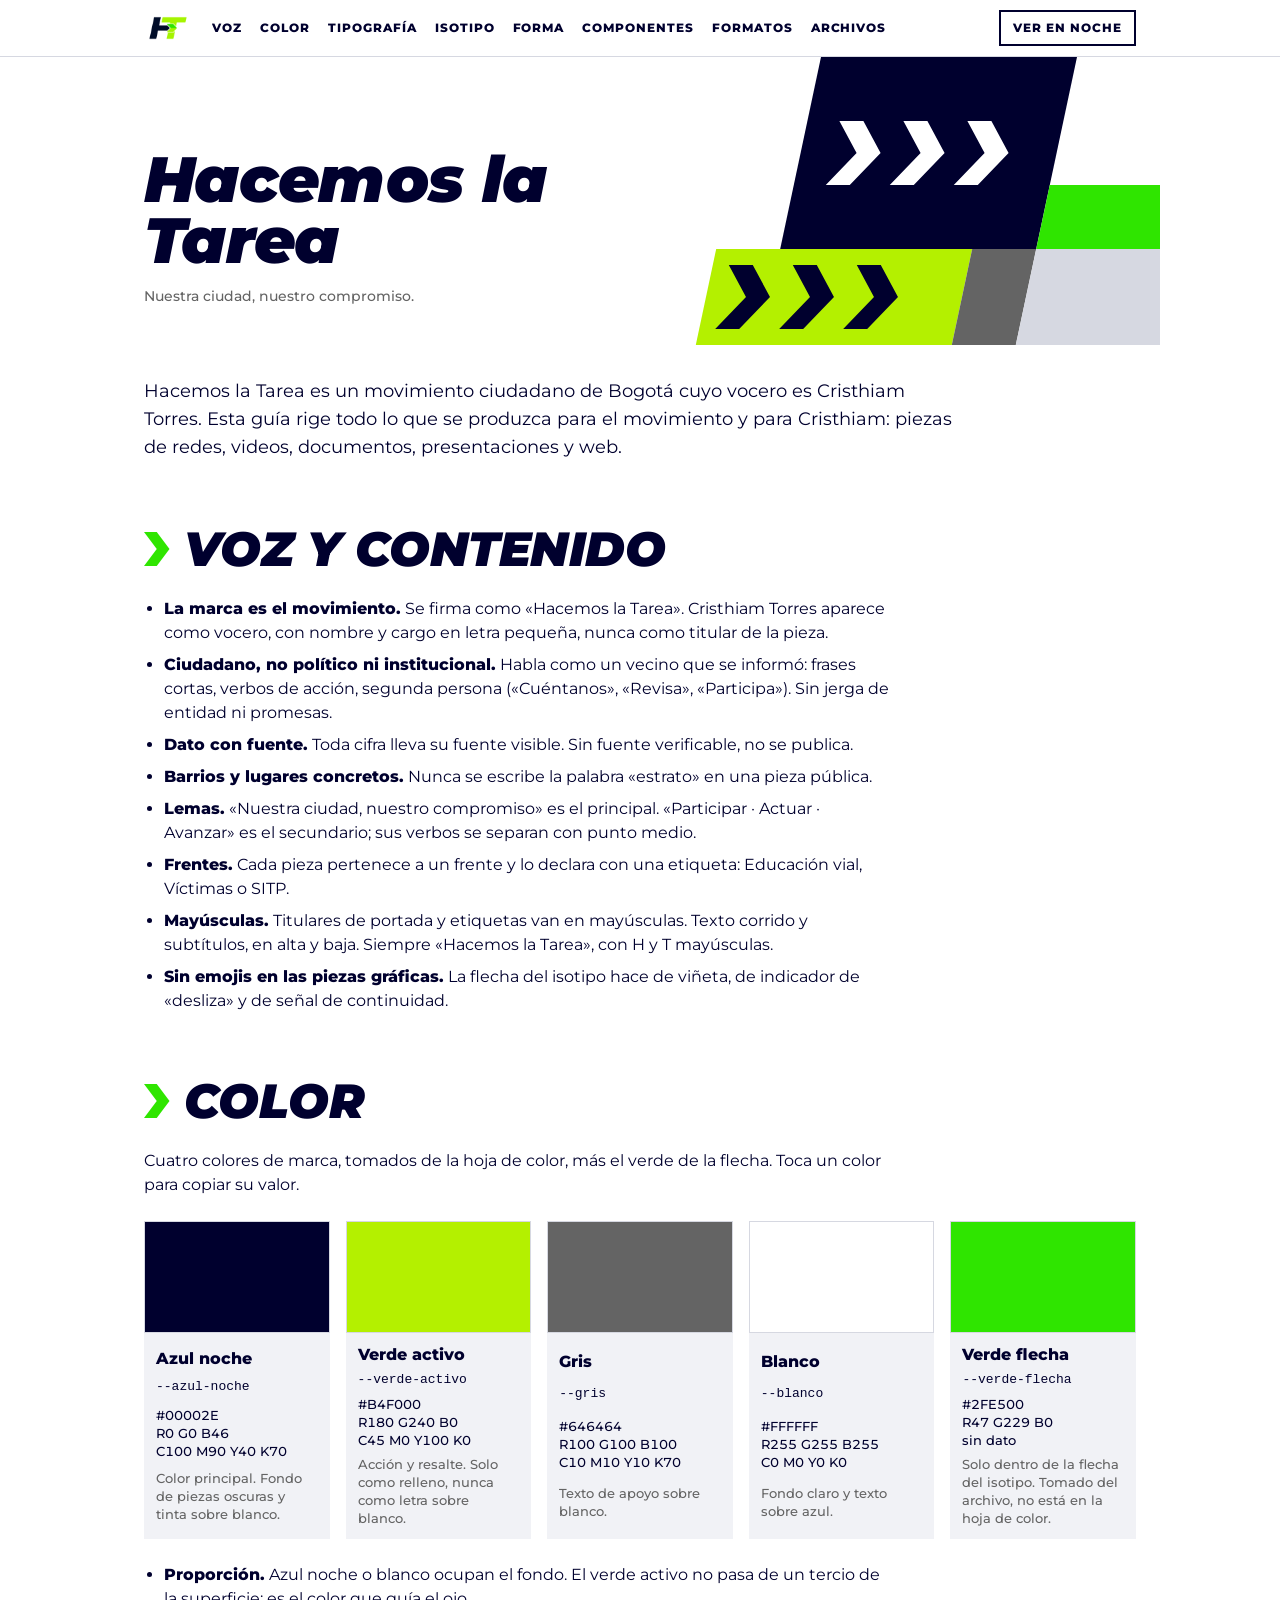
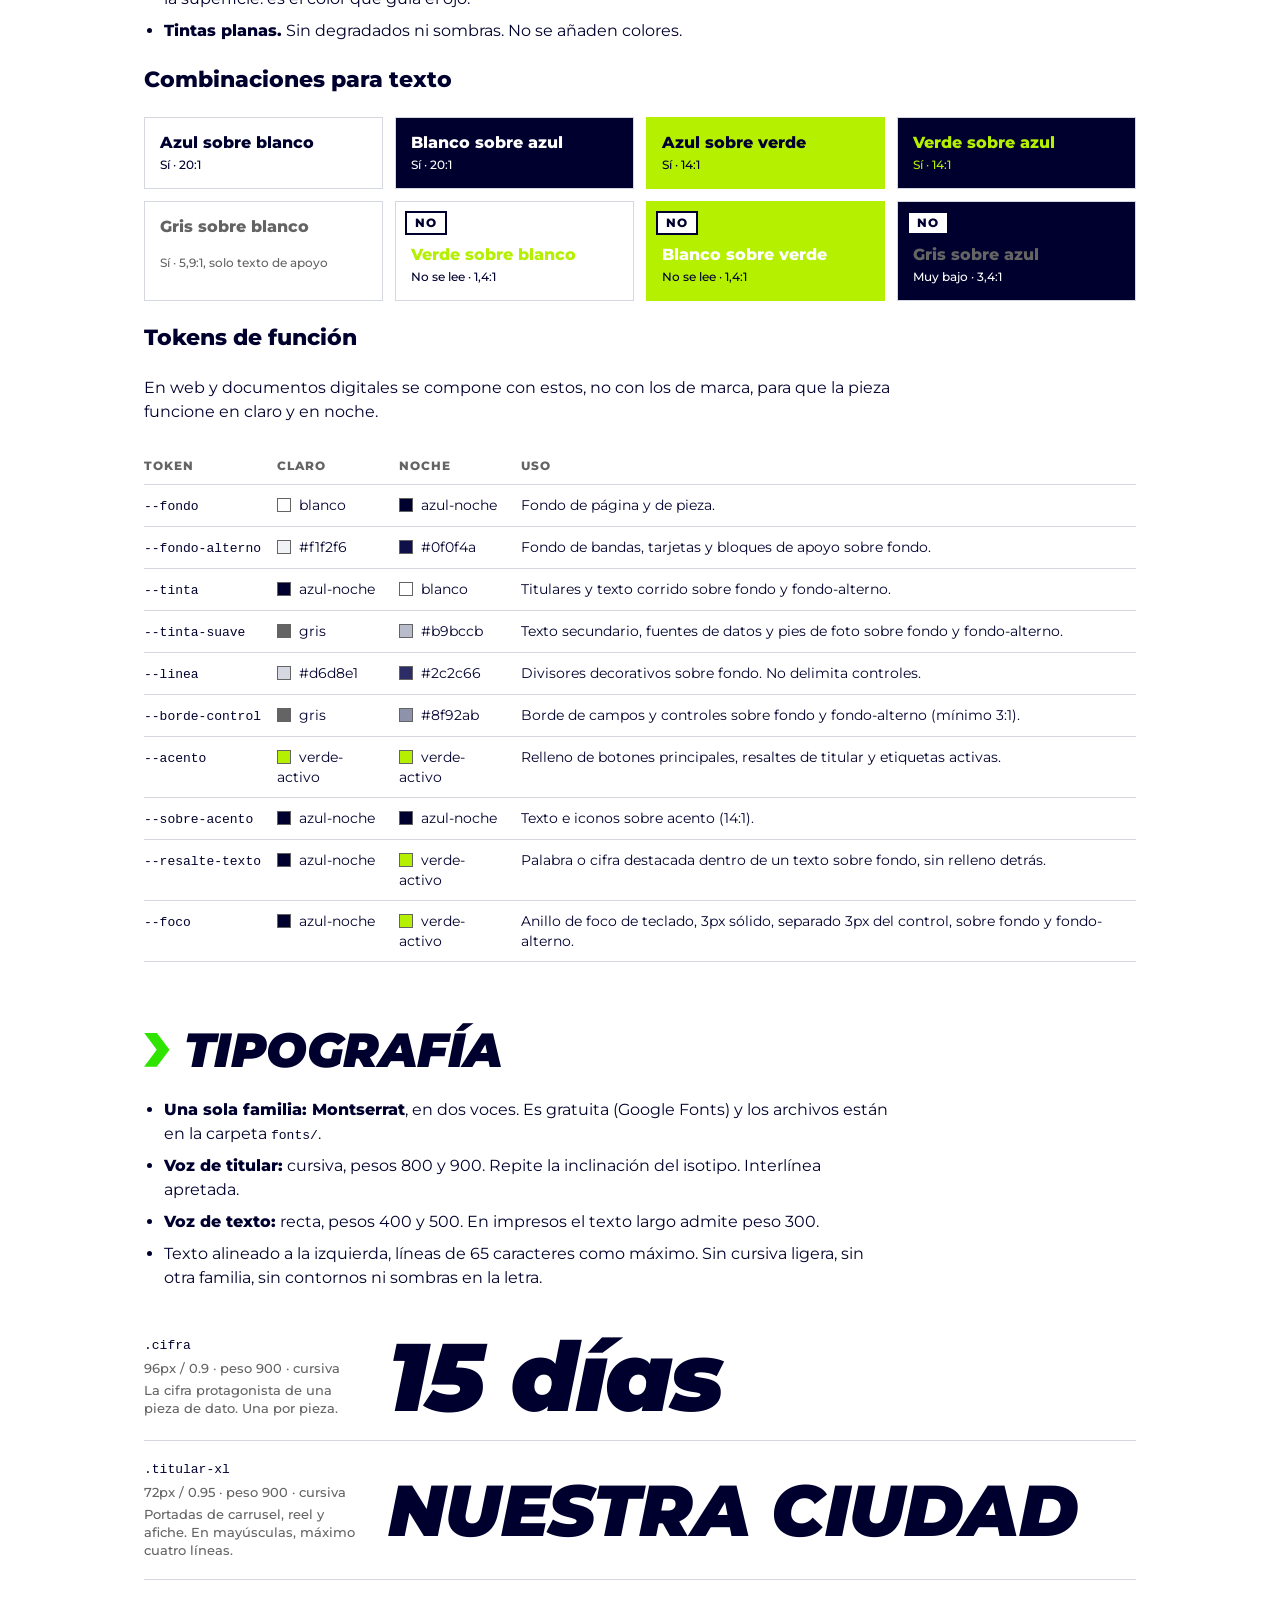
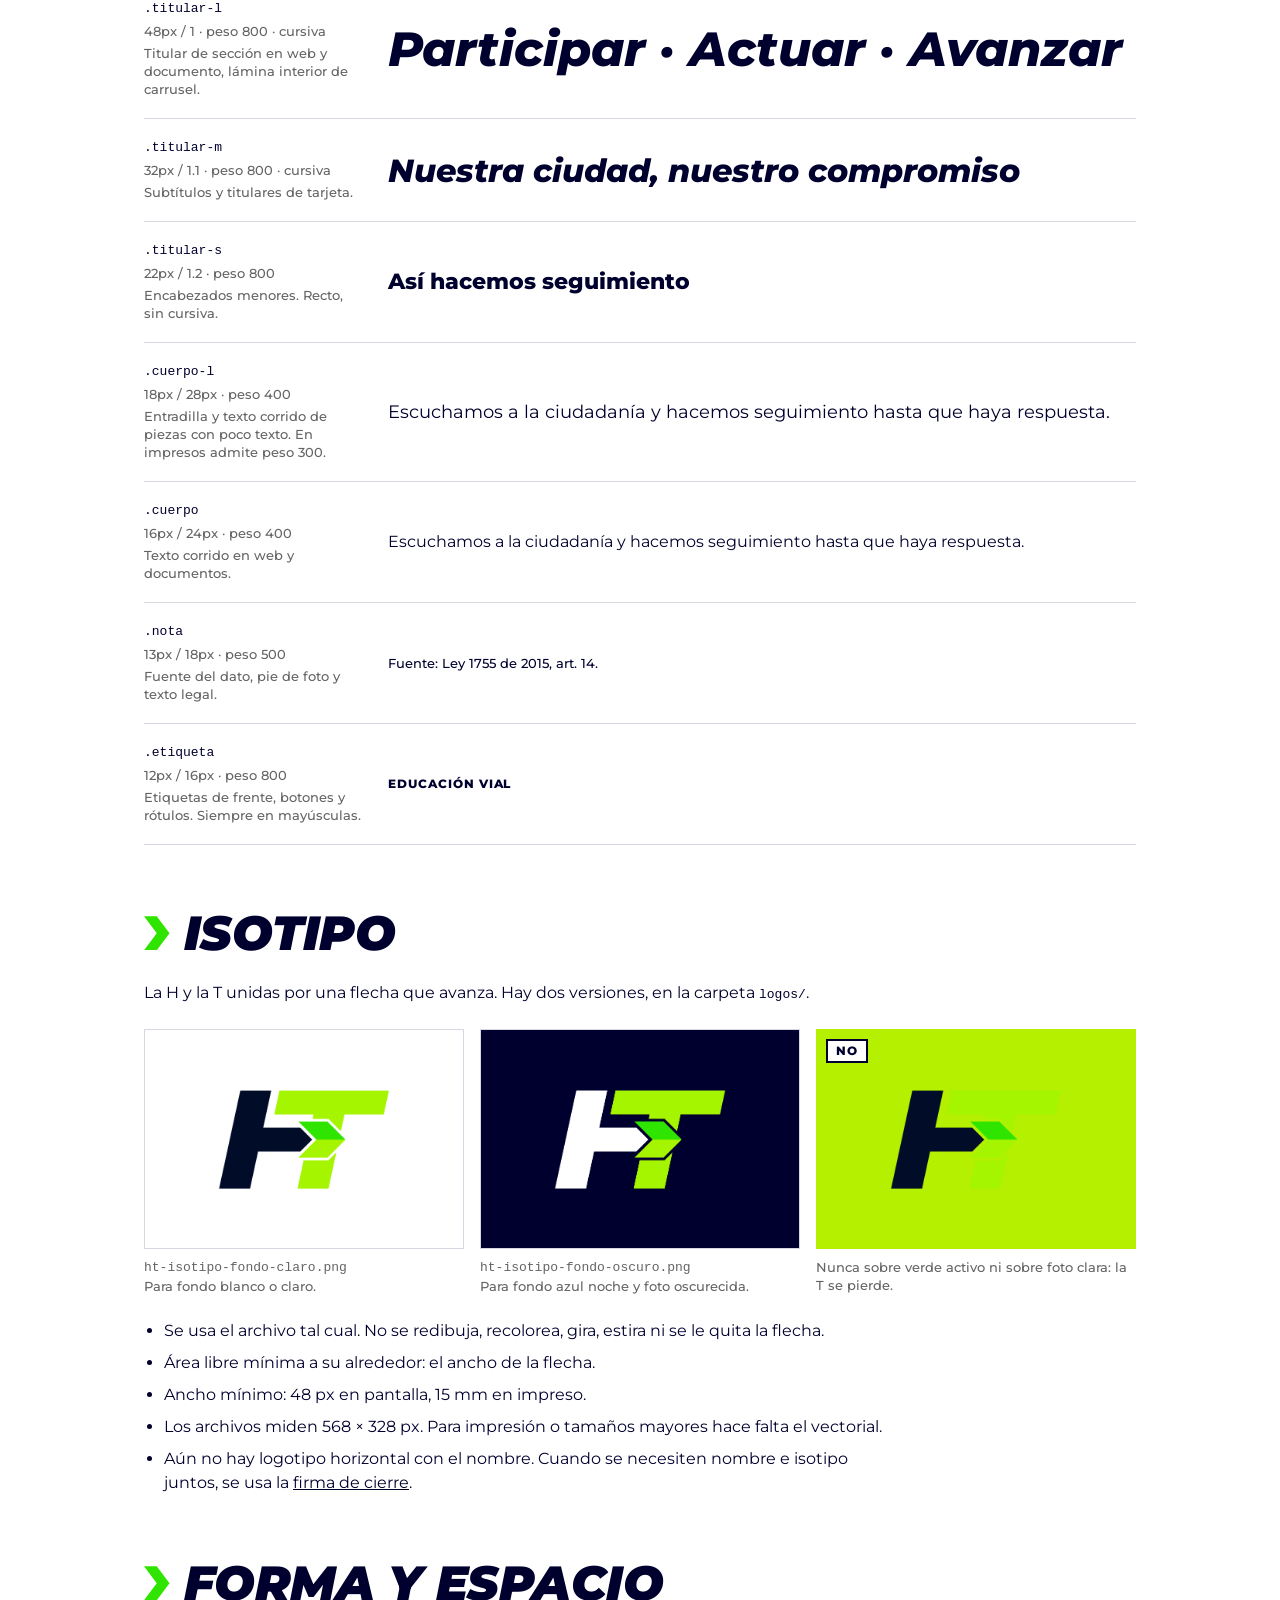
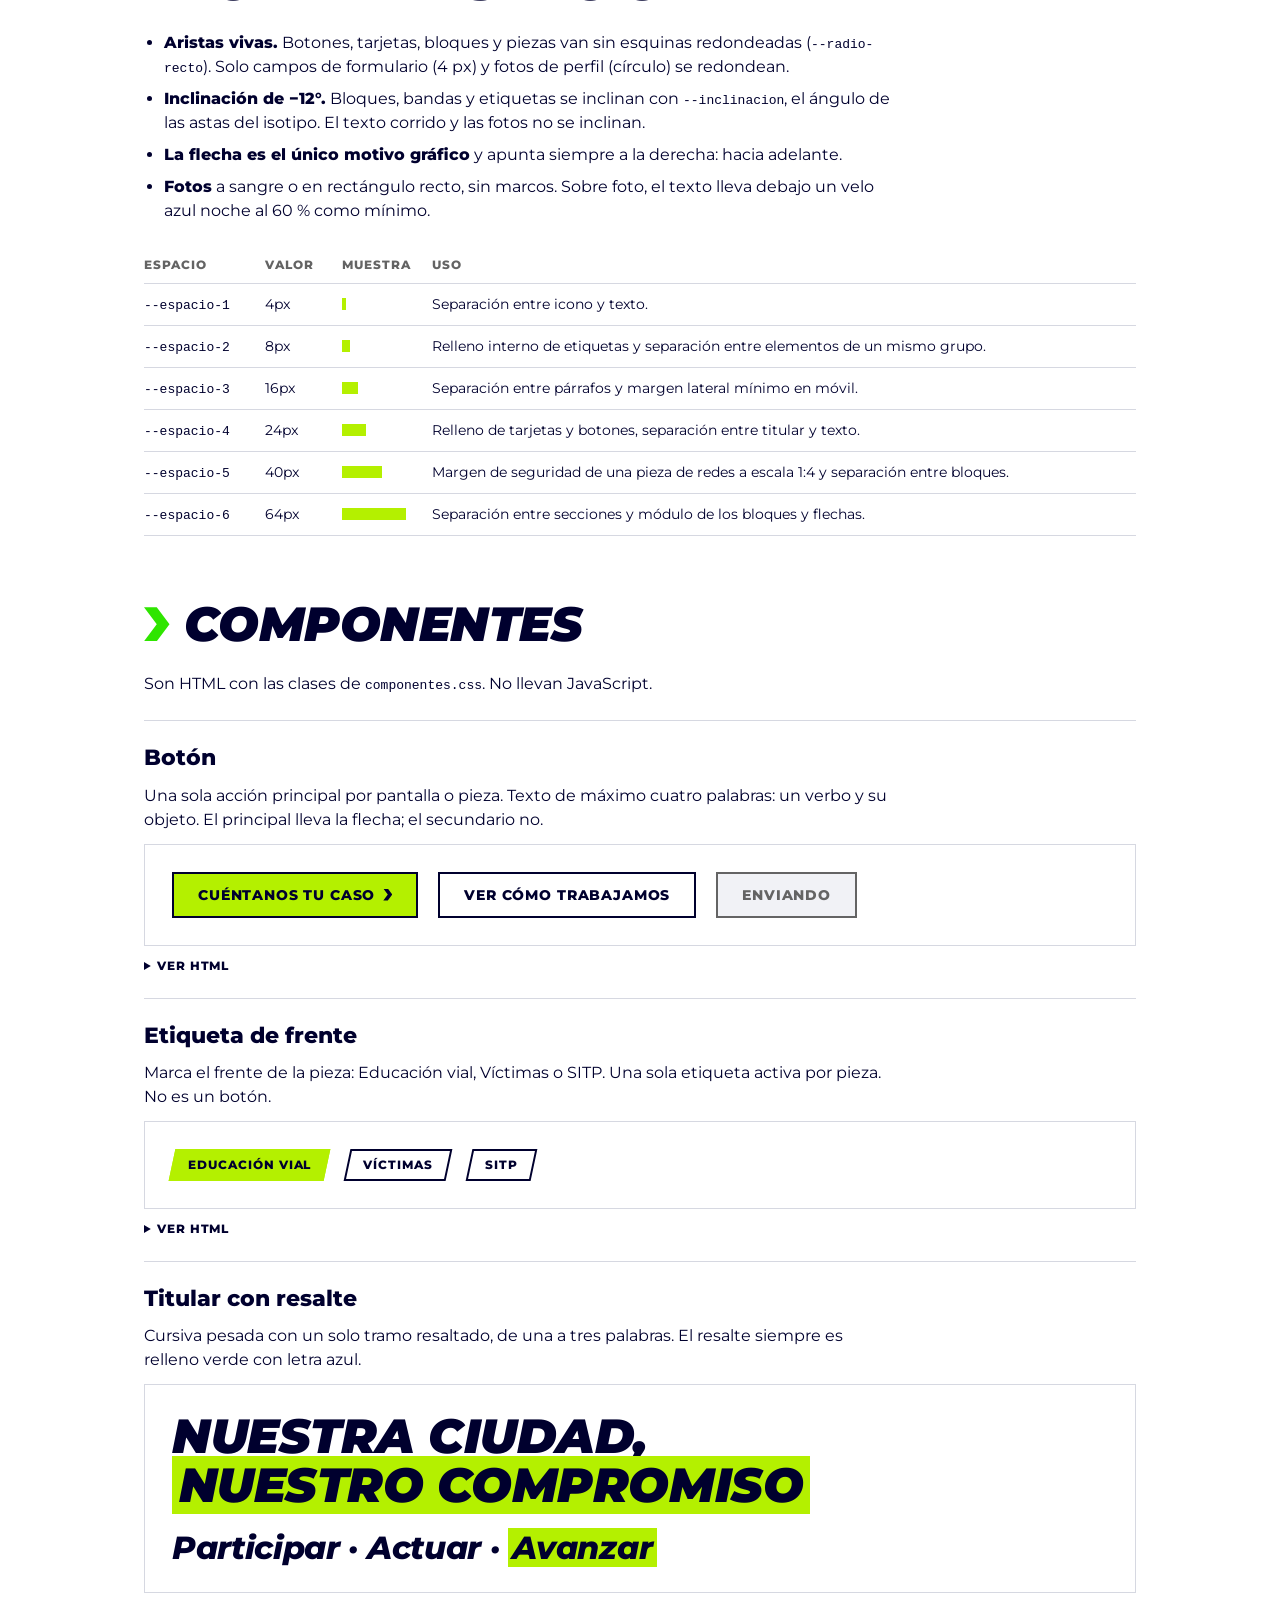
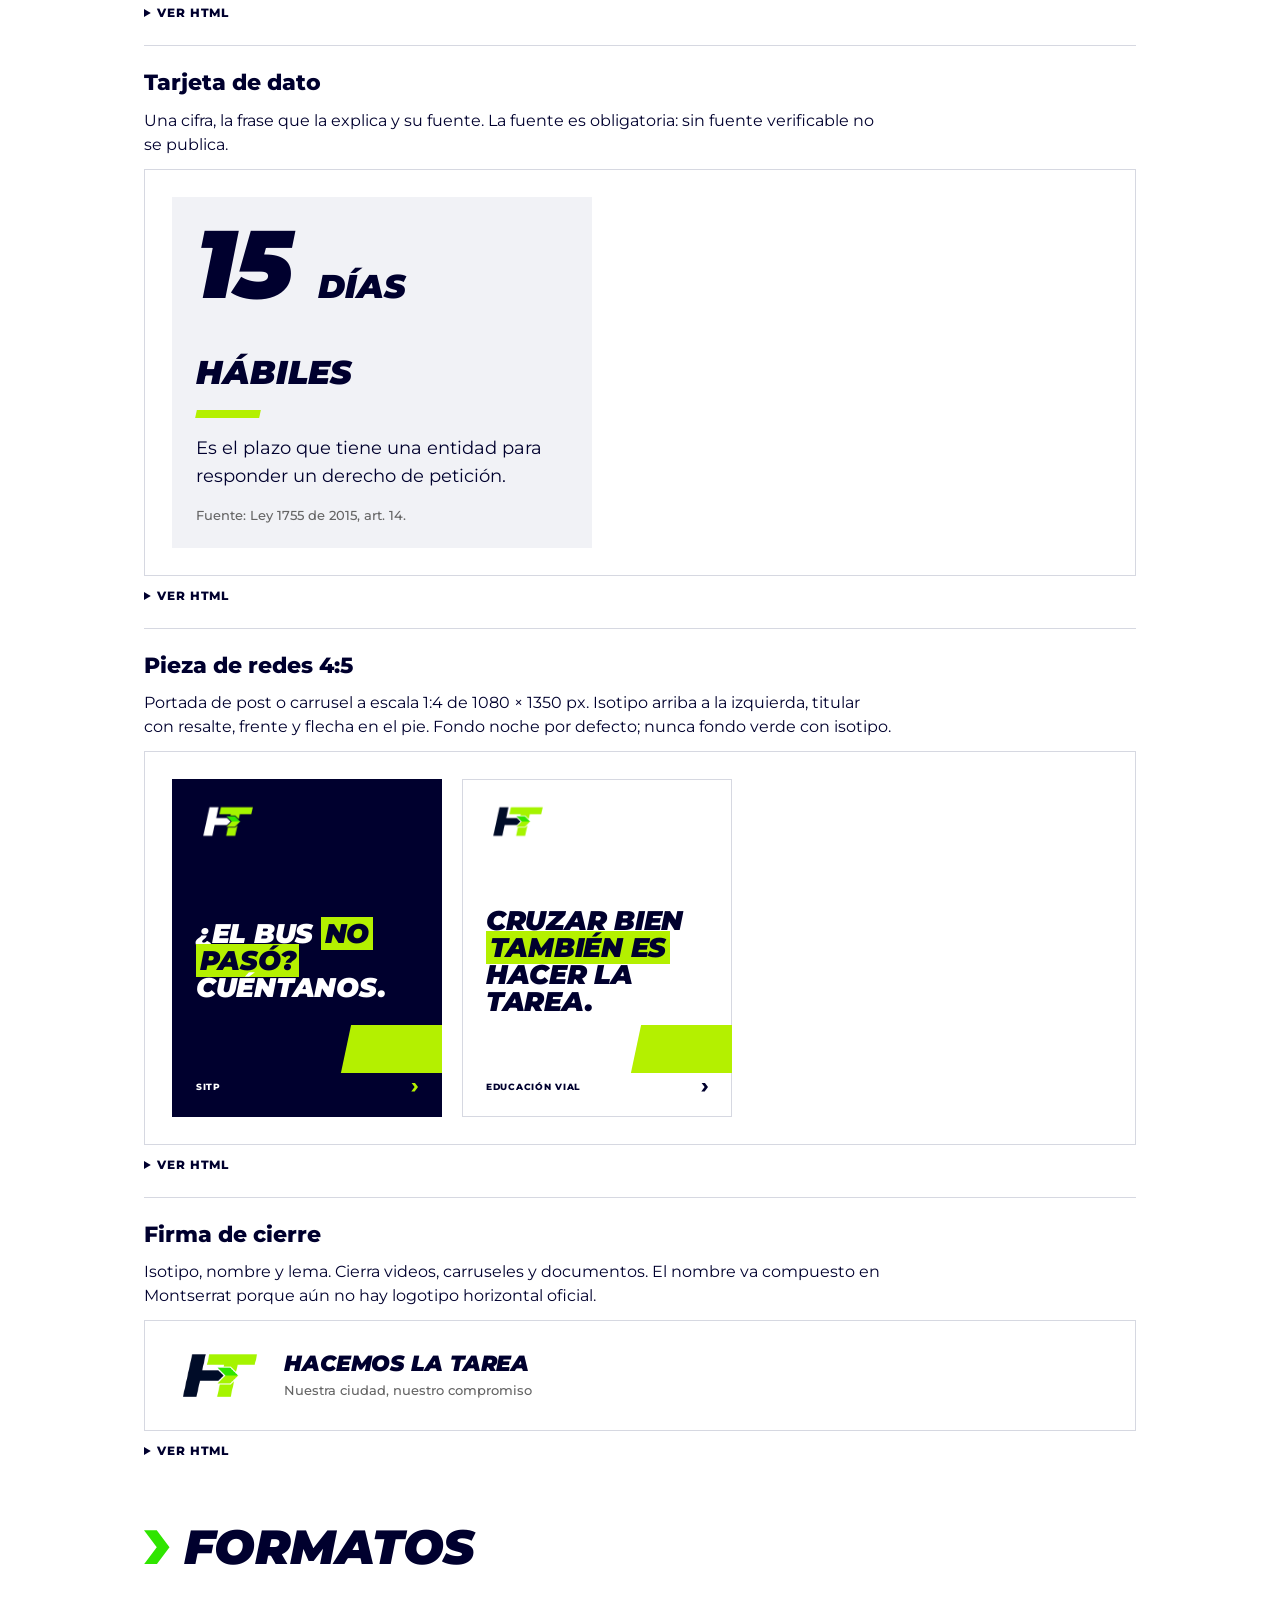
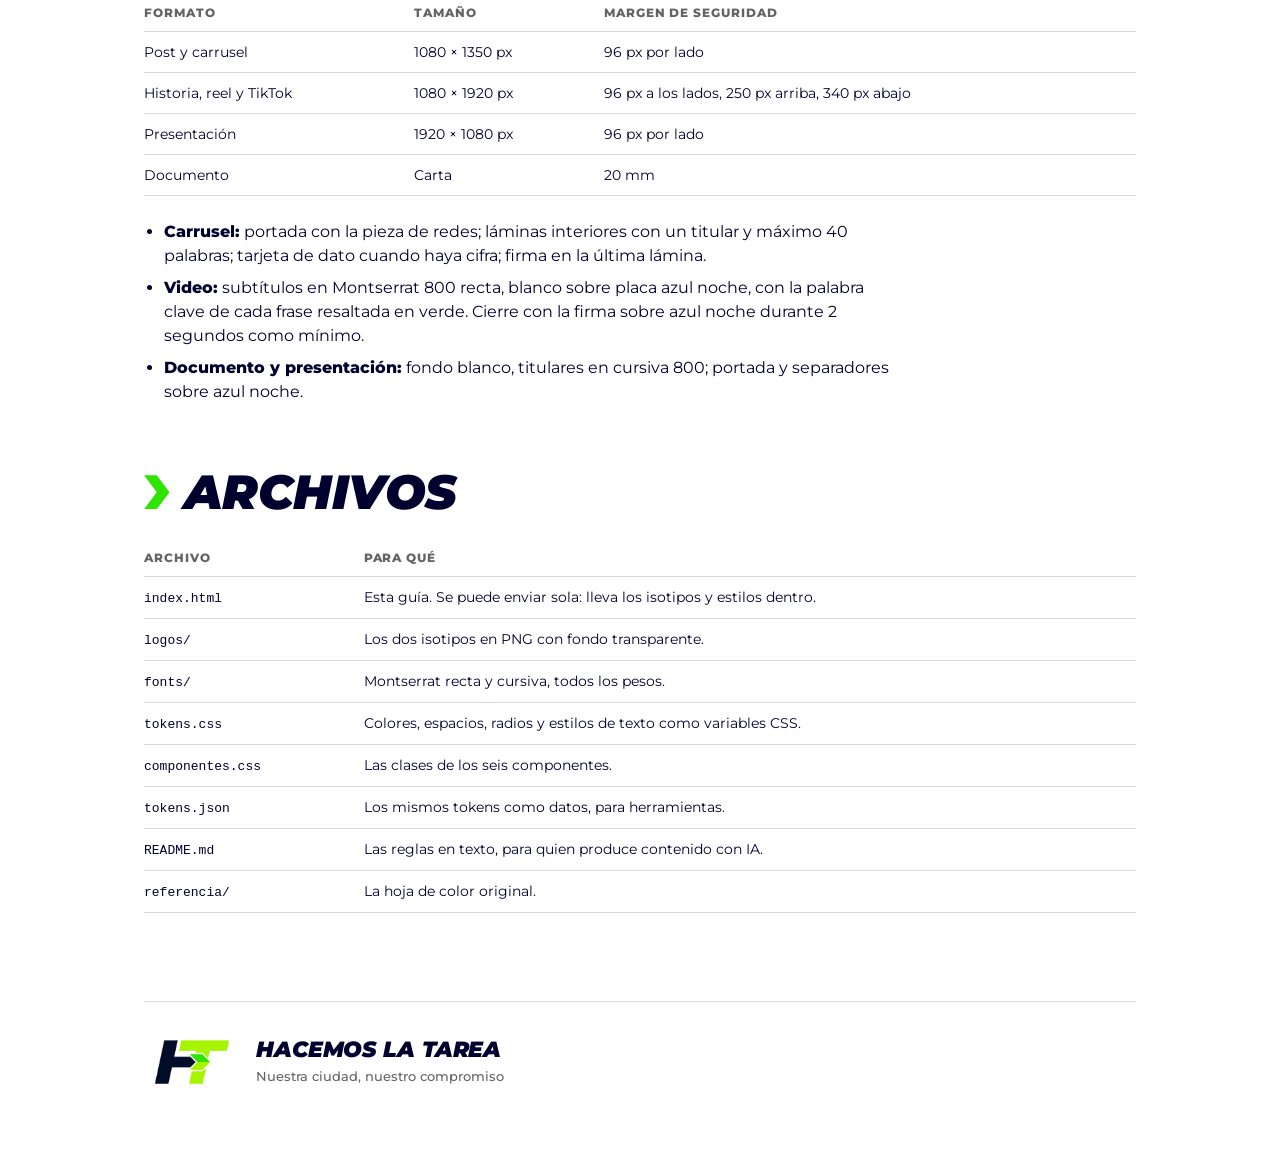
==== commit e776ccd7: "Corrige la grafía del nombre: Cristhiam Torres Co-Authored-By: Claude <noreply@anthropic.com>" ====
--- a/index.html
+++ b/index.html
@@ -220,12 +220,12 @@
 </div>
 <main>
 <section class="g-sec" style="padding-top:32px">
-  <p class="g-p" style="font-size:18px;line-height:28px">Hacemos la Tarea es un movimiento ciudadano de Bogotá cuyo vocero es Christiam Torres. Esta guía rige todo lo que se produzca para el movimiento y para Christiam: piezas de redes, videos, documentos, presentaciones y web.</p>
+  <p class="g-p" style="font-size:18px;line-height:28px">Hacemos la Tarea es un movimiento ciudadano de Bogotá cuyo vocero es Cristhiam Torres. Esta guía rige todo lo que se produzca para el movimiento y para Cristhiam: piezas de redes, videos, documentos, presentaciones y web.</p>
 </section>
 
 <section class="g-sec" id="voz"><h2><span class="ht-flecha" aria-hidden="true"></span>Voz y contenido</h2>
 <ul class="g-list">
-<li><b>La marca es el movimiento.</b> Se firma como «Hacemos la Tarea». Christiam Torres aparece como vocero, con nombre y cargo en letra pequeña, nunca como titular de la pieza.</li>
+<li><b>La marca es el movimiento.</b> Se firma como «Hacemos la Tarea». Cristhiam Torres aparece como vocero, con nombre y cargo en letra pequeña, nunca como titular de la pieza.</li>
 <li><b>Ciudadano, no político ni institucional.</b> Habla como un vecino que se informó: frases cortas, verbos de acción, segunda persona («Cuéntanos», «Revisa», «Participa»). Sin jerga de entidad ni promesas.</li>
 <li><b>Dato con fuente.</b> Toda cifra lleva su fuente visible. Sin fuente verificable, no se publica.</li>
 <li><b>Barrios y lugares concretos.</b> Nunca se escribe la palabra «estrato» en una pieza pública.</li>
